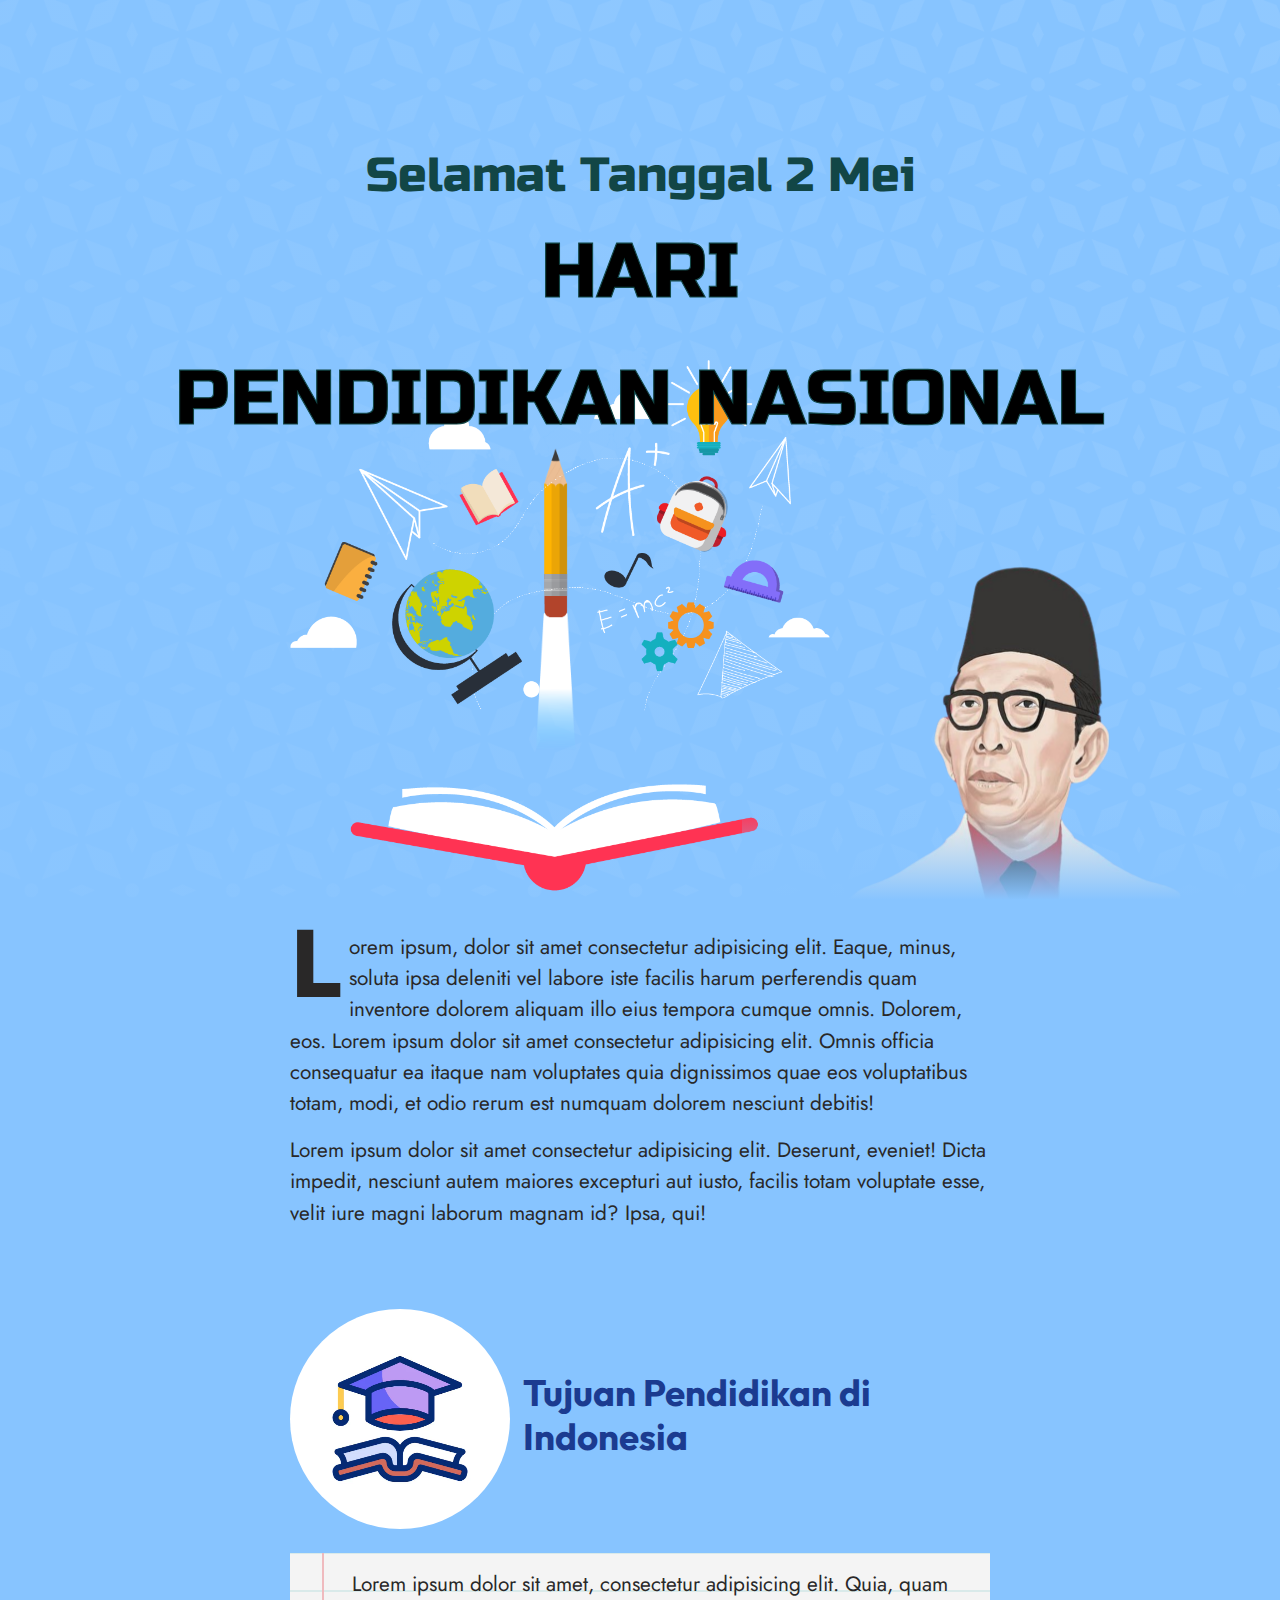
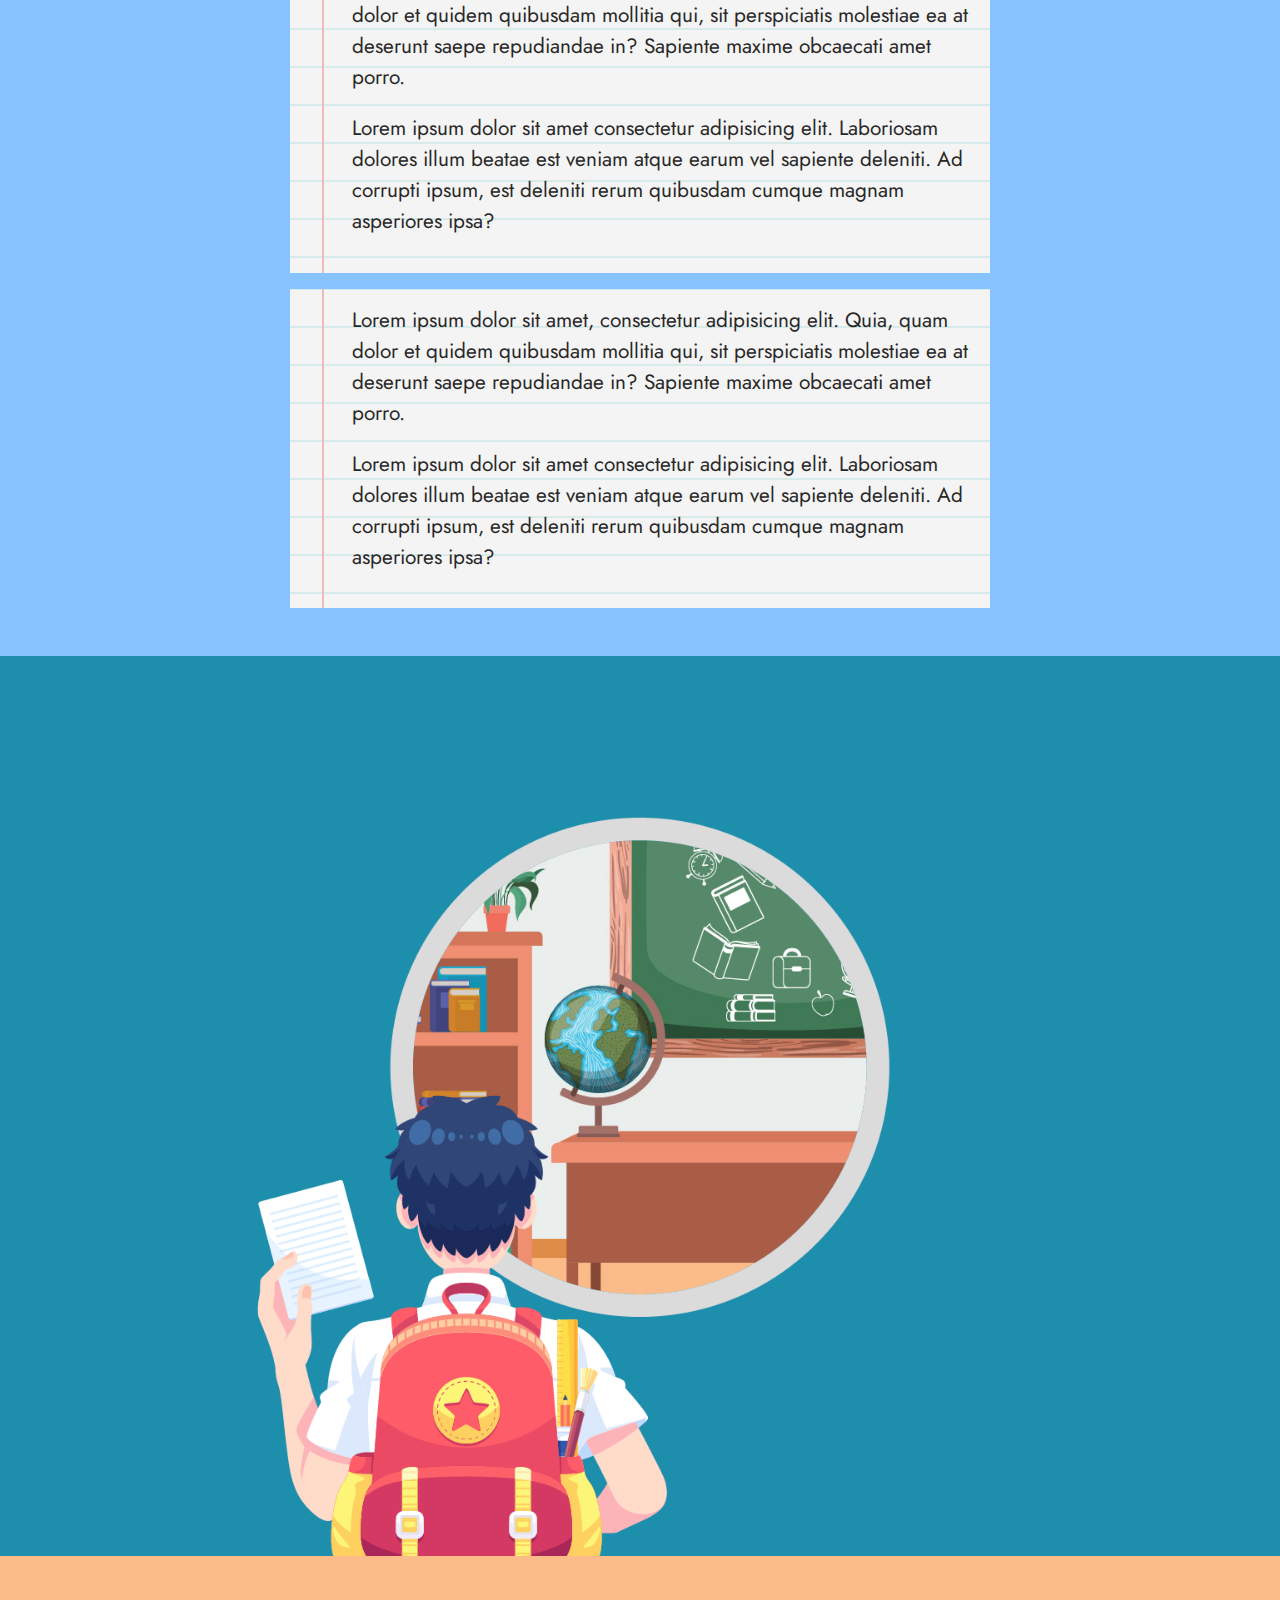
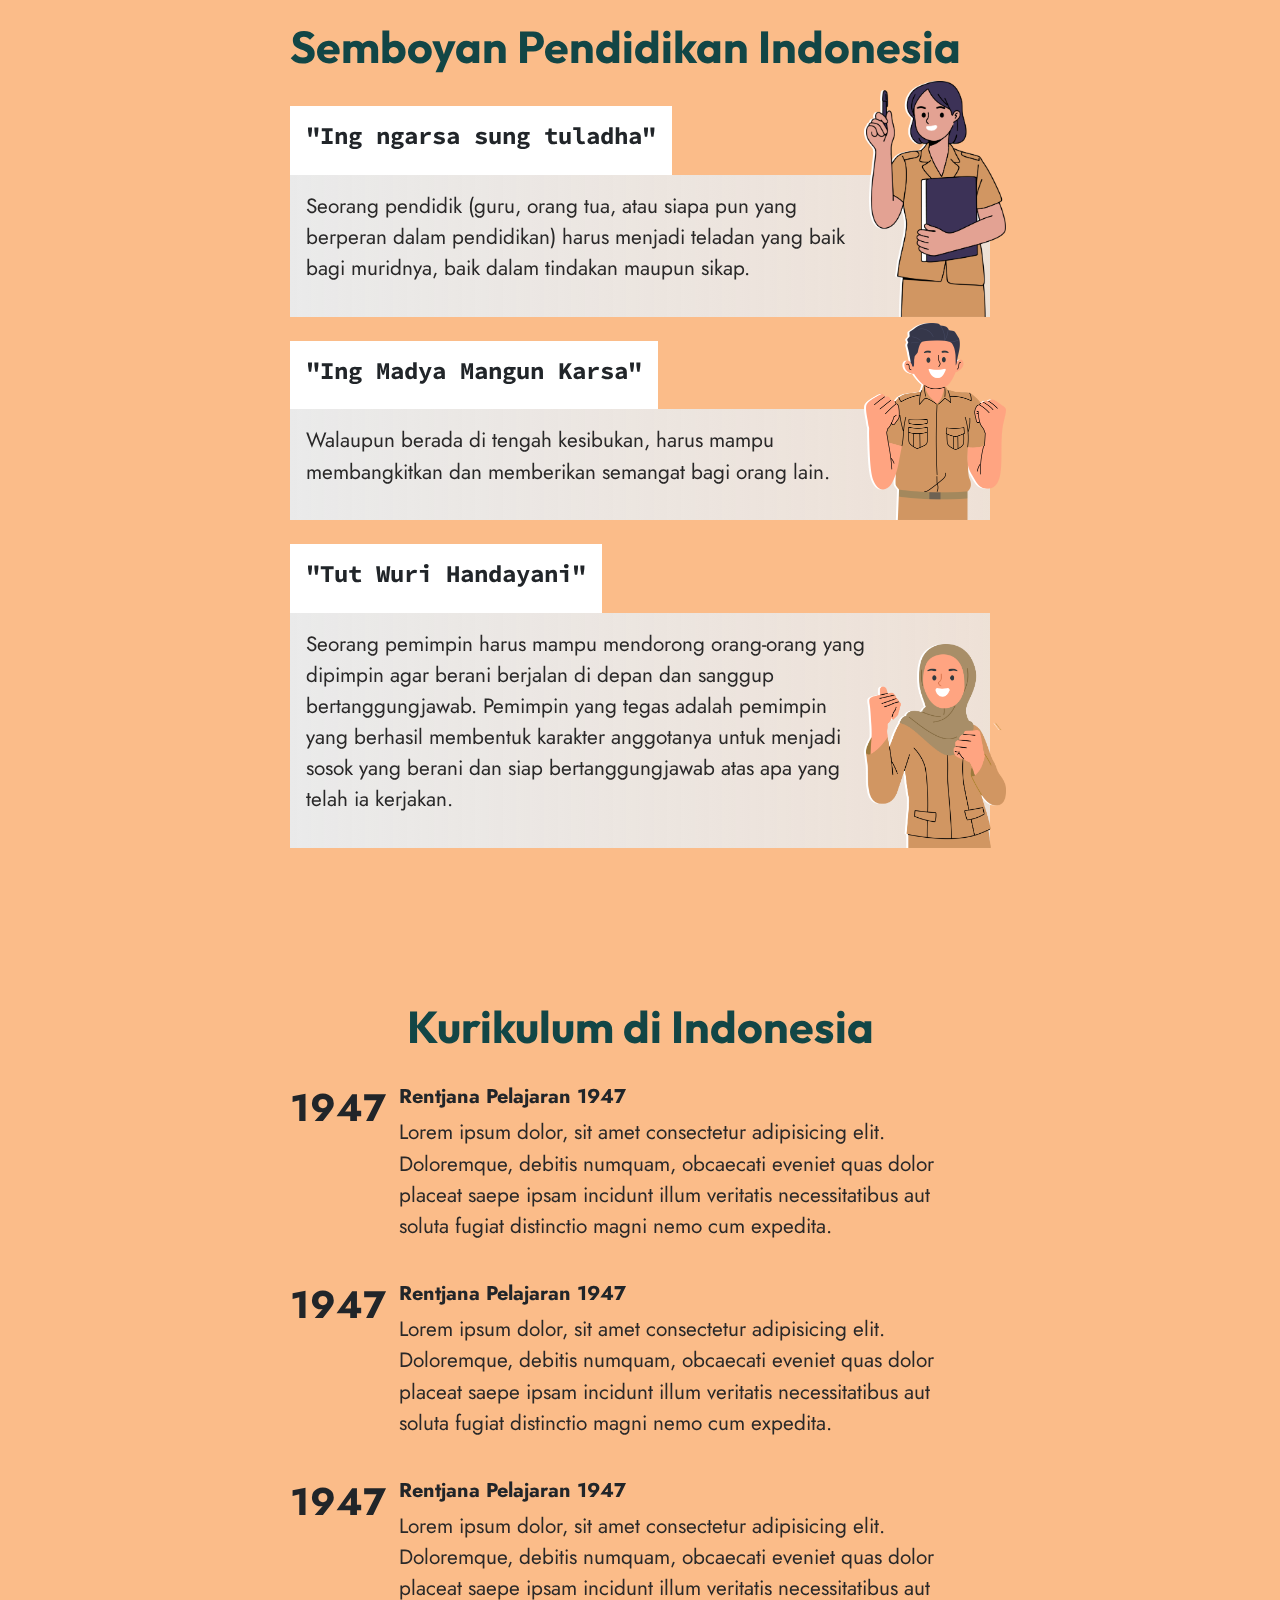
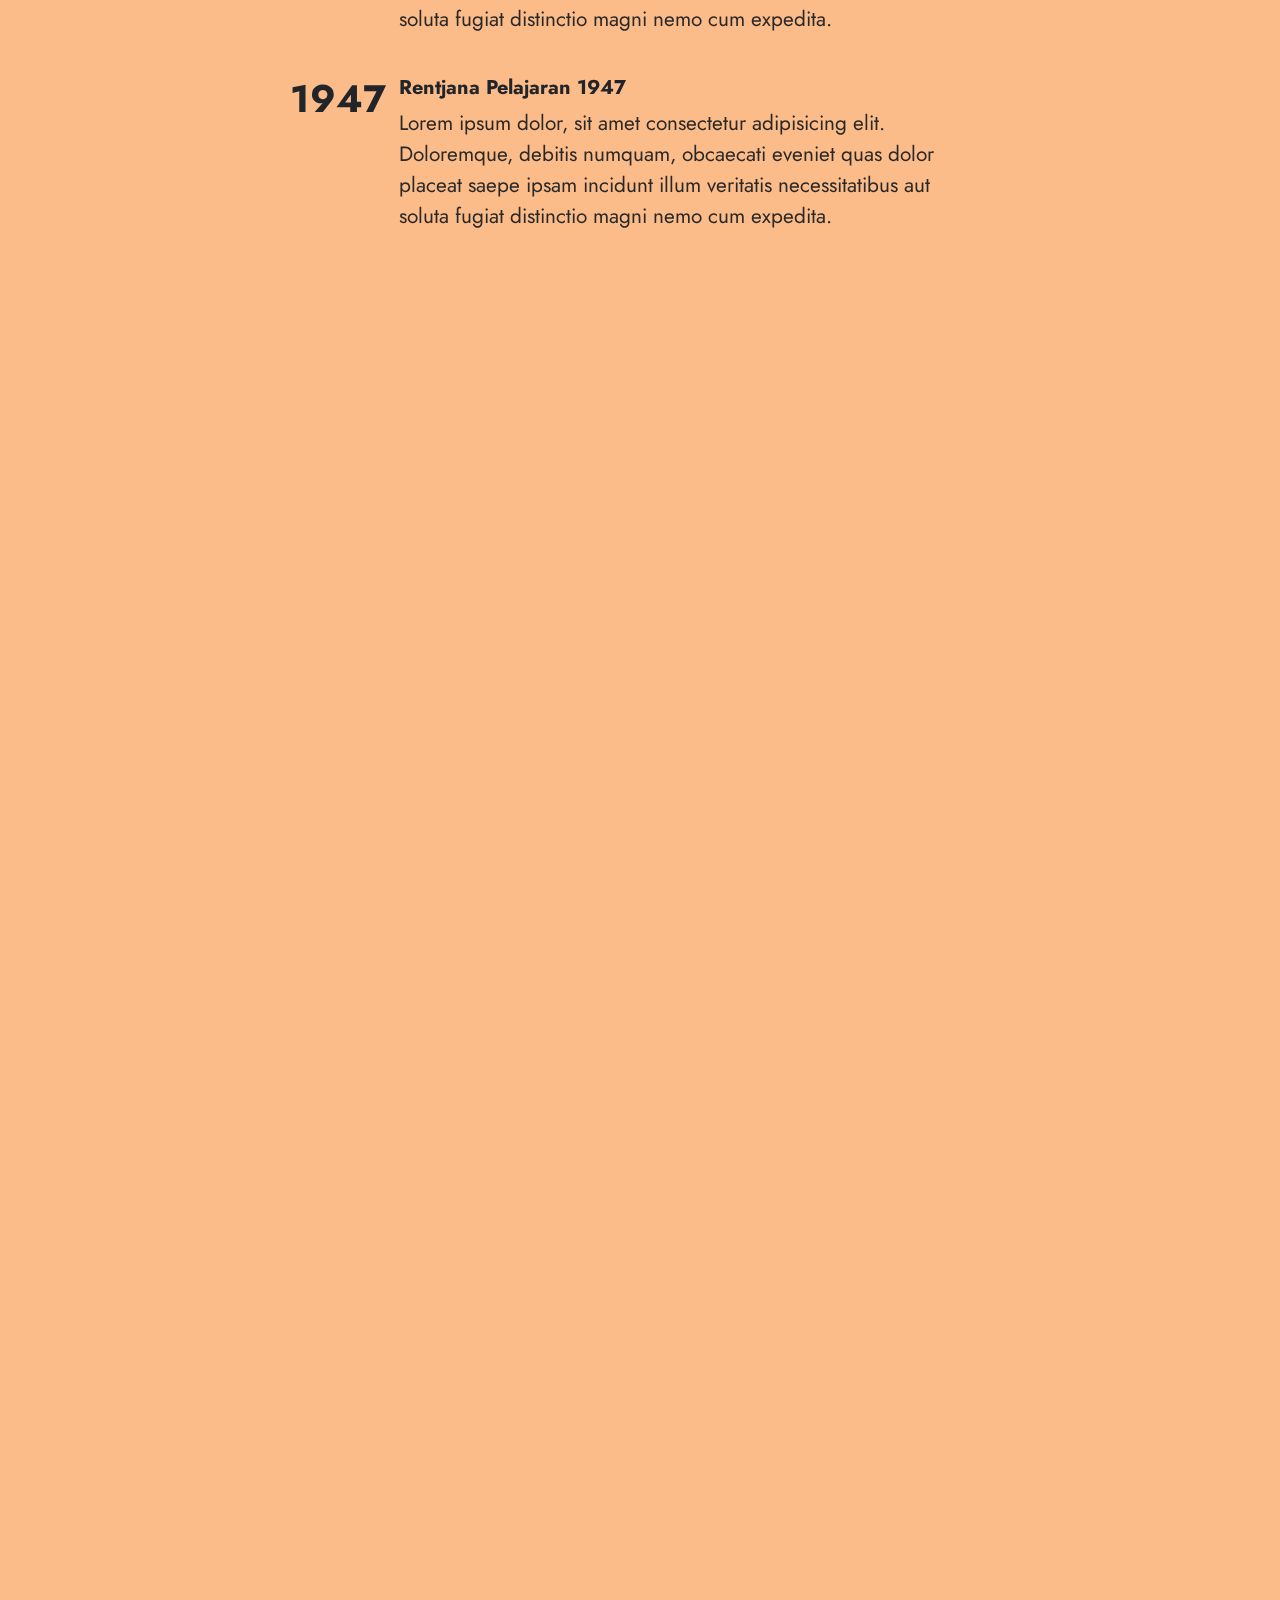
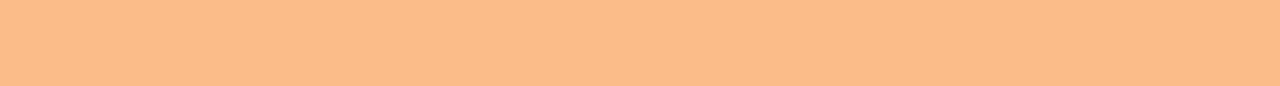
==== dua.html @ c9825819 "update" ====
<!DOCTYPE html>
<html lang="en">
    <head>
        <meta charset="UTF-8">
        <meta name="viewport" content="width=device-width, initial-scale=1.0">
        <title>Hari Pendidikan Nasional</title>
        <link rel="stylesheet" href="sass/bootstrap.min.css">
        <link rel="stylesheet" href="sass/animate.min.css">
        <link rel="stylesheet" href="sass/all.css">
        <link rel="stylesheet" href="sass/style.css">
    </head>
    <body>
        <main>
            <section class="banner">
                <div class="bgbg">
                    <img src="img/bg.png" alt="">
                </div>
                <div class="indo">
                    <img src="img/indo.png" alt="">
                </div>
                <div class="title">
                    <h2>Selamat Tanggal 2 Mei</h2>
                </div>
                <div class="ismobile">
                    <div class="help-zero">
                        <svg viewBox="0 0 1020 300">
                            <text
                                x="50%"
                                y="50%"
                                dy=".35em"
                                text-anchor="middle"
                            >
                                Hari
                            </text>
                        </svg>
                    </div>
                    <div class="help-first">
                        <svg viewBox="0 0 1020 300">
                            <text
                                x="50%"
                                y="50%"
                                dy=".35em"
                                text-anchor="middle"
                            >
                                Pendidikan
                            </text>
                        </svg>
                    </div>
                    <div class="help-second">
                        <svg viewBox="0 0 1020 300">
                            <text
                                x="50%"
                                y="50%"
                                dy=".35em"
                                text-anchor="middle"
                            >
                                Nasional
                            </text>
                        </svg>
                    </div>
                </div>
                <div class="isdesktop">
                    <div class="help-zero">
                        <svg viewBox="0 0 2320 300">
                            <text
                                x="50%"
                                y="50%"
                                dy=".35em"
                                text-anchor="middle"
                            >
                                Hari
                            </text>
                        </svg>
                    </div>
                    <svg viewBox="0 0 2320 300">
                        <text
                            x="50%"
                            y="50%"
                            dy=".25em"
                            text-anchor="middle"
                        >
                            Pendidikan Nasional
                        </text>
                    </svg>
                </div>
                <div class="bg">
                    <img src="img/bumper-02.png" alt="">
                </div>
                <div class="pensil">
                    <img src="img/bumper-03.png" alt="">
                </div>
                <div class="image">
                    <img src="img/ki-hajar.png" alt="">
                </div>
            </section>
            <section class="pembukaan">
                <div class="wrap-detikx">
                    <!-- <div class="rilis">
                        <div class="tgl">
                            02 Mei 2025
                        </div>
                    </div> -->
                    <p class="firstletter">
                        Lorem ipsum, dolor sit amet consectetur adipisicing elit. Eaque, minus, soluta ipsa deleniti vel labore iste facilis harum perferendis quam inventore dolorem aliquam illo eius tempora cumque omnis. Dolorem, eos. Lorem ipsum dolor sit amet consectetur adipisicing elit. Omnis officia consequatur ea itaque nam voluptates quia dignissimos quae eos voluptatibus totam, modi, et odio rerum est numquam dolorem nesciunt debitis!
                    </p>
                    <p>Lorem ipsum dolor sit amet consectetur adipisicing elit. Deserunt, eveniet! Dicta impedit, nesciunt autem maiores excepturi aut iusto, facilis totam voluptate esse, velit iure magni laborum magnam id? Ipsa, qui!</p>
                </div>
            </section>
            <section class="tujuan">
                <div class="wrap-detikx">
                    <div class="d-block">
                        <div class="white-animate">
                            <video autoplay="" muted="" loop="">
                                <source src="img/book-graduate.mp4" type="video/mp4">
                                Your browser does not support the video tag.
                            </video>
                        </div>
                        <div class="judul-h3">
                            <h3>Tujuan Pendidikan di Indonesia</h3>
                        </div>
                    </div>
                    <br>
                    <div class="kertas mb-3">
                        <p>Lorem ipsum dolor sit amet, consectetur adipisicing elit. Quia, quam dolor et quidem quibusdam mollitia qui, sit perspiciatis molestiae ea at deserunt saepe repudiandae in? Sapiente maxime obcaecati amet porro.</p>
                        <p>Lorem ipsum dolor sit amet consectetur adipisicing elit. Laboriosam dolores illum beatae est veniam atque earum vel sapiente deleniti. Ad corrupti ipsum, est deleniti rerum quibusdam cumque magnam asperiores ipsa?</p>
                    </div>
                    <div class="kertas mb-3">
                        <p>Lorem ipsum dolor sit amet, consectetur adipisicing elit. Quia, quam dolor et quidem quibusdam mollitia qui, sit perspiciatis molestiae ea at deserunt saepe repudiandae in? Sapiente maxime obcaecati amet porro.</p>
                        <p>Lorem ipsum dolor sit amet consectetur adipisicing elit. Laboriosam dolores illum beatae est veniam atque earum vel sapiente deleniti. Ad corrupti ipsum, est deleniti rerum quibusdam cumque magnam asperiores ipsa?</p>
                    </div>
                </div>
            </section>
            <section class="lini-masa">
                <div class="wrapper">
                    <div class="content">
                        <!-- <section class="section hero"></section> -->
                        <!-- <section class="section gradient-purple"></section> -->
                        <!-- <section class="section gradient-blue"></section> -->
                        <div class="section hero"></div>
                        <div class="section semboyan position-relative">
                            <div class="wrap-detikx">
                                <h3 class="judul">Semboyan Pendidikan Indonesia</h3>
                                <br>
                                <div class="contentx">
                                    <div class="guru">
                                        <img src="img/guru.png" alt="">
                                    </div>
                                    <div class="titlex">
                                        <h4>"Ing ngarsa sung tuladha"</h4>
                                    </div>
                                    <div class="desc">
                                        <p>
                                            Seorang pendidik (guru, orang tua, atau siapa pun yang berperan dalam pendidikan) harus menjadi teladan yang baik bagi muridnya, baik dalam tindakan maupun sikap.
                                        </p>
                                    </div>
                                </div>
                                <div class="contentx">
                                    <div class="guru">
                                        <img src="img/guru2.png" alt="">
                                    </div>
                                    <div class="titlex">
                                        <h4>
                                            "Ing Madya Mangun Karsa"
                                        </h4>
                                    </div>
                                    <div class="desc">
                                        <p>
                                            Walaupun berada di tengah kesibukan, harus mampu membangkitkan dan memberikan semangat bagi orang lain.
                                        </p>
                                    </div>
                                </div>
                                <div class="contentx">
                                    <div class="guru">
                                        <img src="img/guru3.png" alt="">
                                    </div>
                                    <div class="titlex">
                                        <h4>"Tut Wuri Handayani"</h4>
                                    </div>
                                    <div class="desc">
                                        <p>
                                            Seorang pemimpin harus mampu mendorong orang-orang yang dipimpin agar berani berjalan di depan dan sanggup bertanggungjawab. Pemimpin yang tegas adalah pemimpin yang berhasil membentuk karakter anggotanya untuk menjadi sosok yang berani dan siap bertanggungjawab atas apa yang telah ia kerjakan.
                                        </p>
                                    </div>
                                </div>
                            </div>
                        </div>
                        <div class="section ceki">
                            <div class="wrap-detikx">
                                <div class="text-center">
                                    <h3 class="judul">Kurikulum di Indonesia</h3>
                                </div>
                                <br>
                                <div class="blocking">
                                    <div class="naming">
                                        <h4>1947</h4>
                                    </div>
                                    <div class="desc">
                                        <h5>Rentjana Pelajaran 1947</h5>
                                        <p>
                                            Lorem ipsum dolor, sit amet consectetur adipisicing elit. Doloremque, debitis numquam, obcaecati eveniet quas dolor placeat saepe ipsam incidunt illum veritatis necessitatibus aut soluta fugiat distinctio magni nemo cum expedita.
                                        </p>
                                    </div>
                                </div>
                                <div class="blocking">
                                    <div class="naming">
                                        <h4>1947</h4>
                                    </div>
                                    <div class="desc">
                                        <h5>Rentjana Pelajaran 1947</h5>
                                        <p>
                                            Lorem ipsum dolor, sit amet consectetur adipisicing elit. Doloremque, debitis numquam, obcaecati eveniet quas dolor placeat saepe ipsam incidunt illum veritatis necessitatibus aut soluta fugiat distinctio magni nemo cum expedita.
                                        </p>
                                    </div>
                                </div>
                                <div class="blocking">
                                    <div class="naming">
                                        <h4>1947</h4>
                                    </div>
                                    <div class="desc">
                                        <h5>Rentjana Pelajaran 1947</h5>
                                        <p>
                                            Lorem ipsum dolor, sit amet consectetur adipisicing elit. Doloremque, debitis numquam, obcaecati eveniet quas dolor placeat saepe ipsam incidunt illum veritatis necessitatibus aut soluta fugiat distinctio magni nemo cum expedita.
                                        </p>
                                    </div>
                                </div>
                                <div class="blocking">
                                    <div class="naming">
                                        <h4>1947</h4>
                                    </div>
                                    <div class="desc">
                                        <h5>Rentjana Pelajaran 1947</h5>
                                        <p>
                                            Lorem ipsum dolor, sit amet consectetur adipisicing elit. Doloremque, debitis numquam, obcaecati eveniet quas dolor placeat saepe ipsam incidunt illum veritatis necessitatibus aut soluta fugiat distinctio magni nemo cum expedita.
                                        </p>
                                    </div>
                                </div>
                            </div>
                        </div>
                    </div>
                    <div class="image-container">
                        <!-- <img class="lala" src="https://assets-global.website-files.com/63ec206c5542613e2e5aa784/643312a6bc4ac122fc4e3afa_main%20home.webp" alt="image"> -->
                        <img class="lala" src="img/anak-skul.png" alt="image">
                    </div>
                </div>
            </section>
        </main>
        <script src="js/jquery-3.5.1.min.js"></script>
        <script src="js/gsap.min.js"></script>
        <script src="js/ScrollTrigger.min.js"></script>
        <script src="js/zooming.js"></script>
    </body>
</html>
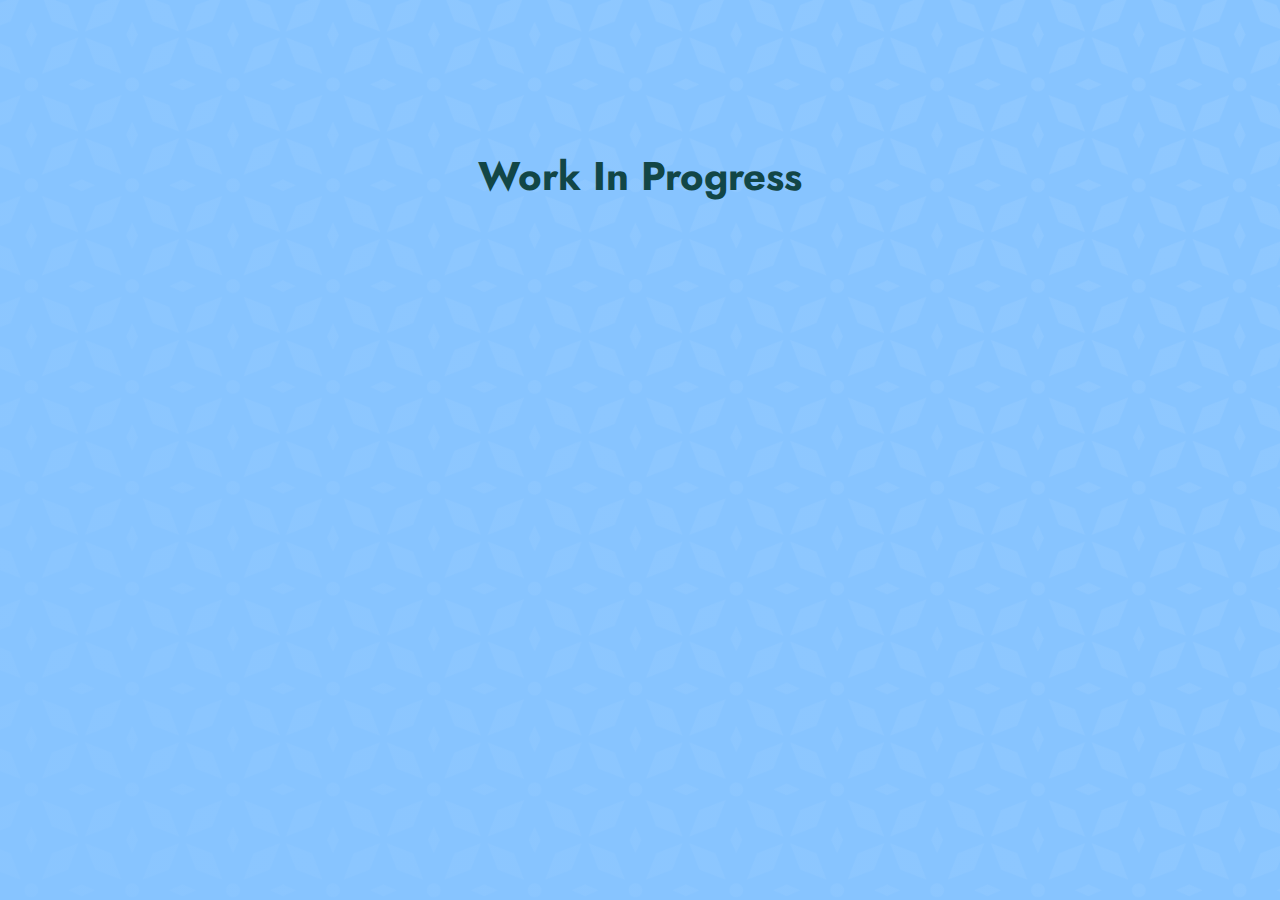
==== commit 293861e1: "deded" ====
--- a/dua.html
+++ b/dua.html
@@ -15,232 +15,8 @@
                 <div class="bgbg">
                     <img src="img/bg.png" alt="">
                 </div>
-                <div class="indo">
-                    <img src="img/indo.png" alt="">
-                </div>
                 <div class="title">
-                    <h2>Selamat Tanggal 2 Mei</h2>
-                </div>
-                <div class="ismobile">
-                    <div class="help-zero">
-                        <svg viewBox="0 0 1020 300">
-                            <text
-                                x="50%"
-                                y="50%"
-                                dy=".35em"
-                                text-anchor="middle"
-                            >
-                                Hari
-                            </text>
-                        </svg>
-                    </div>
-                    <div class="help-first">
-                        <svg viewBox="0 0 1020 300">
-                            <text
-                                x="50%"
-                                y="50%"
-                                dy=".35em"
-                                text-anchor="middle"
-                            >
-                                Pendidikan
-                            </text>
-                        </svg>
-                    </div>
-                    <div class="help-second">
-                        <svg viewBox="0 0 1020 300">
-                            <text
-                                x="50%"
-                                y="50%"
-                                dy=".35em"
-                                text-anchor="middle"
-                            >
-                                Nasional
-                            </text>
-                        </svg>
-                    </div>
-                </div>
-                <div class="isdesktop">
-                    <div class="help-zero">
-                        <svg viewBox="0 0 2320 300">
-                            <text
-                                x="50%"
-                                y="50%"
-                                dy=".35em"
-                                text-anchor="middle"
-                            >
-                                Hari
-                            </text>
-                        </svg>
-                    </div>
-                    <svg viewBox="0 0 2320 300">
-                        <text
-                            x="50%"
-                            y="50%"
-                            dy=".25em"
-                            text-anchor="middle"
-                        >
-                            Pendidikan Nasional
-                        </text>
-                    </svg>
-                </div>
-                <div class="bg">
-                    <img src="img/bumper-02.png" alt="">
-                </div>
-                <div class="pensil">
-                    <img src="img/bumper-03.png" alt="">
-                </div>
-                <div class="image">
-                    <img src="img/ki-hajar.png" alt="">
-                </div>
-            </section>
-            <section class="pembukaan">
-                <div class="wrap-detikx">
-                    <!-- <div class="rilis">
-                        <div class="tgl">
-                            02 Mei 2025
-                        </div>
-                    </div> -->
-                    <p class="firstletter">
-                        Lorem ipsum, dolor sit amet consectetur adipisicing elit. Eaque, minus, soluta ipsa deleniti vel labore iste facilis harum perferendis quam inventore dolorem aliquam illo eius tempora cumque omnis. Dolorem, eos. Lorem ipsum dolor sit amet consectetur adipisicing elit. Omnis officia consequatur ea itaque nam voluptates quia dignissimos quae eos voluptatibus totam, modi, et odio rerum est numquam dolorem nesciunt debitis!
-                    </p>
-                    <p>Lorem ipsum dolor sit amet consectetur adipisicing elit. Deserunt, eveniet! Dicta impedit, nesciunt autem maiores excepturi aut iusto, facilis totam voluptate esse, velit iure magni laborum magnam id? Ipsa, qui!</p>
-                </div>
-            </section>
-            <section class="tujuan">
-                <div class="wrap-detikx">
-                    <div class="d-block">
-                        <div class="white-animate">
-                            <video autoplay="" muted="" loop="">
-                                <source src="img/book-graduate.mp4" type="video/mp4">
-                                Your browser does not support the video tag.
-                            </video>
-                        </div>
-                        <div class="judul-h3">
-                            <h3>Tujuan Pendidikan di Indonesia</h3>
-                        </div>
-                    </div>
-                    <br>
-                    <div class="kertas mb-3">
-                        <p>Lorem ipsum dolor sit amet, consectetur adipisicing elit. Quia, quam dolor et quidem quibusdam mollitia qui, sit perspiciatis molestiae ea at deserunt saepe repudiandae in? Sapiente maxime obcaecati amet porro.</p>
-                        <p>Lorem ipsum dolor sit amet consectetur adipisicing elit. Laboriosam dolores illum beatae est veniam atque earum vel sapiente deleniti. Ad corrupti ipsum, est deleniti rerum quibusdam cumque magnam asperiores ipsa?</p>
-                    </div>
-                    <div class="kertas mb-3">
-                        <p>Lorem ipsum dolor sit amet, consectetur adipisicing elit. Quia, quam dolor et quidem quibusdam mollitia qui, sit perspiciatis molestiae ea at deserunt saepe repudiandae in? Sapiente maxime obcaecati amet porro.</p>
-                        <p>Lorem ipsum dolor sit amet consectetur adipisicing elit. Laboriosam dolores illum beatae est veniam atque earum vel sapiente deleniti. Ad corrupti ipsum, est deleniti rerum quibusdam cumque magnam asperiores ipsa?</p>
-                    </div>
-                </div>
-            </section>
-            <section class="lini-masa">
-                <div class="wrapper">
-                    <div class="content">
-                        <!-- <section class="section hero"></section> -->
-                        <!-- <section class="section gradient-purple"></section> -->
-                        <!-- <section class="section gradient-blue"></section> -->
-                        <div class="section hero"></div>
-                        <div class="section semboyan position-relative">
-                            <div class="wrap-detikx">
-                                <h3 class="judul">Semboyan Pendidikan Indonesia</h3>
-                                <br>
-                                <div class="contentx">
-                                    <div class="guru">
-                                        <img src="img/guru.png" alt="">
-                                    </div>
-                                    <div class="titlex">
-                                        <h4>"Ing ngarsa sung tuladha"</h4>
-                                    </div>
-                                    <div class="desc">
-                                        <p>
-                                            Seorang pendidik (guru, orang tua, atau siapa pun yang berperan dalam pendidikan) harus menjadi teladan yang baik bagi muridnya, baik dalam tindakan maupun sikap.
-                                        </p>
-                                    </div>
-                                </div>
-                                <div class="contentx">
-                                    <div class="guru">
-                                        <img src="img/guru2.png" alt="">
-                                    </div>
-                                    <div class="titlex">
-                                        <h4>
-                                            "Ing Madya Mangun Karsa"
-                                        </h4>
-                                    </div>
-                                    <div class="desc">
-                                        <p>
-                                            Walaupun berada di tengah kesibukan, harus mampu membangkitkan dan memberikan semangat bagi orang lain.
-                                        </p>
-                                    </div>
-                                </div>
-                                <div class="contentx">
-                                    <div class="guru">
-                                        <img src="img/guru3.png" alt="">
-                                    </div>
-                                    <div class="titlex">
-                                        <h4>"Tut Wuri Handayani"</h4>
-                                    </div>
-                                    <div class="desc">
-                                        <p>
-                                            Seorang pemimpin harus mampu mendorong orang-orang yang dipimpin agar berani berjalan di depan dan sanggup bertanggungjawab. Pemimpin yang tegas adalah pemimpin yang berhasil membentuk karakter anggotanya untuk menjadi sosok yang berani dan siap bertanggungjawab atas apa yang telah ia kerjakan.
-                                        </p>
-                                    </div>
-                                </div>
-                            </div>
-                        </div>
-                        <div class="section ceki">
-                            <div class="wrap-detikx">
-                                <div class="text-center">
-                                    <h3 class="judul">Kurikulum di Indonesia</h3>
-                                </div>
-                                <br>
-                                <div class="blocking">
-                                    <div class="naming">
-                                        <h4>1947</h4>
-                                    </div>
-                                    <div class="desc">
-                                        <h5>Rentjana Pelajaran 1947</h5>
-                                        <p>
-                                            Lorem ipsum dolor, sit amet consectetur adipisicing elit. Doloremque, debitis numquam, obcaecati eveniet quas dolor placeat saepe ipsam incidunt illum veritatis necessitatibus aut soluta fugiat distinctio magni nemo cum expedita.
-                                        </p>
-                                    </div>
-                                </div>
-                                <div class="blocking">
-                                    <div class="naming">
-                                        <h4>1947</h4>
-                                    </div>
-                                    <div class="desc">
-                                        <h5>Rentjana Pelajaran 1947</h5>
-                                        <p>
-                                            Lorem ipsum dolor, sit amet consectetur adipisicing elit. Doloremque, debitis numquam, obcaecati eveniet quas dolor placeat saepe ipsam incidunt illum veritatis necessitatibus aut soluta fugiat distinctio magni nemo cum expedita.
-                                        </p>
-                                    </div>
-                                </div>
-                                <div class="blocking">
-                                    <div class="naming">
-                                        <h4>1947</h4>
-                                    </div>
-                                    <div class="desc">
-                                        <h5>Rentjana Pelajaran 1947</h5>
-                                        <p>
-                                            Lorem ipsum dolor, sit amet consectetur adipisicing elit. Doloremque, debitis numquam, obcaecati eveniet quas dolor placeat saepe ipsam incidunt illum veritatis necessitatibus aut soluta fugiat distinctio magni nemo cum expedita.
-                                        </p>
-                                    </div>
-                                </div>
-                                <div class="blocking">
-                                    <div class="naming">
-                                        <h4>1947</h4>
-                                    </div>
-                                    <div class="desc">
-                                        <h5>Rentjana Pelajaran 1947</h5>
-                                        <p>
-                                            Lorem ipsum dolor, sit amet consectetur adipisicing elit. Doloremque, debitis numquam, obcaecati eveniet quas dolor placeat saepe ipsam incidunt illum veritatis necessitatibus aut soluta fugiat distinctio magni nemo cum expedita.
-                                        </p>
-                                    </div>
-                                </div>
-                            </div>
-                        </div>
-                    </div>
-                    <div class="image-container">
-                        <!-- <img class="lala" src="https://assets-global.website-files.com/63ec206c5542613e2e5aa784/643312a6bc4ac122fc4e3afa_main%20home.webp" alt="image"> -->
-                        <img class="lala" src="img/anak-skul.png" alt="image">
-                    </div>
+                    <h1>Work In Progress</h1>
                 </div>
             </section>
         </main>
--- a/sass/style.css
+++ b/sass/style.css
@@ -1 +1 @@
-﻿@import"https://fonts.googleapis.com/css2?family=Zain:wght@300;400;900&family=Russo+One:wght@400;600&family=Rubik&family=Paytone+One&family=Source+Code+Pro:wght@400;900&family=Jost:ital,wght@0,100..900;1,100..900&family=Roboto&family=Outfit:wght@300;400;900&family=Sigmar&family=Righteous&display=swap";.load{background:linear-gradient(to top, white, white);padding:16px;border-radius:24px;margin-bottom:32px;position:relative}.load::after{width:0;height:0;border-left:25px solid transparent;border-right:25px solid transparent;border-top:50px solid #fff;content:"";position:absolute;left:50%;top:100%;transform:translate(-50%, -50%);z-index:-1}.labels{background:#840020;padding:4px 8px;color:#fff;text-transform:uppercase;width:fit-content;margin:0 auto 8px;font-size:1rem}@media screen and (max-width: 768px){.labels{margin:0}}.preloader{position:fixed;top:0;bottom:0;left:0;right:0;z-index:999999;background:#87c4ff;background-size:contain}.preloader::before{content:"";position:absolute;inset:0;width:100%;height:100%;background:linear-gradient(to top, #87c4ff, rgba(135, 196, 255, 0.6), #87c4ff)}.preloader .waiting{position:absolute;transform:translate(-50%, -50%);left:50%;top:50%;width:100%}.preloader .waiting svg{width:100%;height:100%;visibility:hidden}.preloader .animate{-webkit-animation-duration:.5s;animation-duration:.5s;-webkit-animation-fill-mode:both;animation-fill-mode:both;-webkit-animation-timing-function:linear;animation-timing-function:linear;animation-iteration-count:infinite;-webkit-animation-iteration-count:infinite;-webkit-animation-name:bounce;animation-name:bounce}@-webkit-keyframes bounce{0%,100%{-webkit-transform:translateX(0)}50%{-webkit-transform:translateX(-10px)}}@keyframes bounce{0%,100%{transform:translateX(0)}50%{transform:translateX(-10px)}}.preloader .bounce{-webkit-animation-name:bounce;animation-name:bounce}.mb-80{margin-bottom:20vh}.source-code{font-family:"Source Code Pro"}.highcharts-figure,.highcharts-data-table table{min-width:310px;max-width:800px;margin:1em auto}#container{height:500px}@media screen and (max-width: 768px){#container{height:450px}}.highcharts-data-table table{font-family:Verdana,sans-serif;border-collapse:collapse;border:1px solid #ebebeb;margin:10px auto;text-align:center;width:100%;max-width:500px}.highcharts-data-table caption{padding:1em 0;font-size:1.2em;color:#555}.highcharts-data-table th{font-weight:600;padding:.5em}.highcharts-data-table td,.highcharts-data-table th,.highcharts-data-table caption{padding:.5em}.highcharts-data-table thead tr,.highcharts-data-table tr:nth-child(even){background:#f8f8f8}.highcharts-data-table tr:hover{background:#f1f7ff}section{padding:32px 0;background:#87c4ff;min-height:100vh;z-index:11;position:relative}section h3{font-family:"Outfit",sans-serif;font-weight:700;color:#124646;font-size:2rem}@media screen and (max-width: 768px){section h3{font-size:1.6rem}}section .bg-block{background:#fff;padding:16px;border-radius:16px}section p,section li{font-size:1.3rem}@media screen and (max-width: 768px){section p,section li{font-size:1.2rem}}@media screen and (max-width: 400px){section p,section li{font-size:1.2rem}}.slick-next,.slick-prev{z-index:17 !important;width:40px;height:40px;border-radius:50%;background:rgba(206,147,82,.8)}.slick-next:focus,.slick-next:hover,.slick-prev:focus,.slick-prev:hover{background:rgba(206,147,82,.5)}.slick-next::before,.slick-prev::before{font-family:"fontAwesome" !important;font-size:32px !important;color:#fff !important;font-weight:700 !important}@media screen and (max-width: 766px){.slick-next::before,.slick-prev::before{font-size:32px !important}}.slick-prev{left:-16px !important}@media screen and (max-width: 768px){.slick-prev{left:-16px !important}}.slick-prev::before{content:"" !important}.slick-next{right:-16px !important}@media screen and (max-width: 768px){.slick-next{right:-16px !important}}.slick-next::before{content:"" !important}.sticky-mode{position:sticky;left:0;right:0;top:0;bottom:0;min-height:100vh}.wrap-detikx{width:700px;position:relative;margin:0 auto}@media screen and (max-width: 766px){.wrap-detikx{width:90%;margin:0 auto;display:block}}.line-line{width:100%;height:1px;background:linear-gradient(to right, transparent, white, transparent);margin:24px 0}.totop{position:relative;z-index:19}.firstletter::first-letter{float:left;font-weight:bold;margin-right:8px;font-size:60px;font-size:6rem;line-height:40px;line-height:4rem;height:4rem;text-transform:uppercase}main{overflow-x:clip;background:#87c4ff}main p{color:#292828}html,body{position:relative;height:100%;background:#87c4ff;font-family:"Jost" !important;font-weight:400}html h1,html h2,body h1,body h2{font-family:"Jost";color:#124646;font-weight:700}h4,h5{font-family:"Jost",sans-serif !important;font-weight:bold}.slick-slide{margin:0 8px}.slick-list{margin:0 -8px}.img{width:100%}.img img{width:100%;height:100%;object-fit:cover}.hello{width:100%;height:auto;margin-top:8px;border-radius:16px;margin-bottom:16px;background:linear-gradient(to right, #baf5ed, rgba(186, 245, 237, 0.8));position:relative}.hello .content{padding:16px 16px;position:relative;z-index:2}.hello .content p{margin-bottom:0}section .nav-pills .nav-link.active,section .nav-pills .show>.nav-link{background:#333;color:#fff}section .nav-pills .nav-link{border-radius:25px}.dashboard-content{display:none}#nav.no_index,#share{z-index:19}#nav.dark{background:rgba(0,0,0,.5) !important}.footer{z-index:22}.share_icon>a i{font-size:25px !important;line-height:initial !important}@media screen and (max-width: 766px){.share_icon>a i{font-size:16px !important;line-height:initial !important;width:30px !important;height:30px !important}}#nav{background:rgba(0,0,0,.5) !important}.bg-blues{background:#87c4ff !important;position:relative;z-index:12}.share_icon>a{padding:0 !important}.ismobile{opacity:0 !important}@media screen and (max-width: 768px){.ismobile{opacity:1 !important}}.isdesktop{opacity:1 !important}@media screen and (max-width: 768px){.isdesktop{opacity:0 !important}}.baca-detikx .bacajuga_box{display:initial !important}.baca-detikx .bacajuga_box .container{display:none}.baca-detikx .bacajuga{width:100% !important;display:block}.baca-detikx .bacajuga a{display:inline-block;padding:0px;width:47% !important;margin:0 8px;border-radius:24px;position:relative;height:320px;text-align:left}.baca-detikx .bacajuga a::after{border-radius:24px}@media screen and (max-width: 766px){.baca-detikx .bacajuga a{width:100% !important;margin:4px 0}}.baca-detikx .bacajuga a:hover{text-decoration:none;color:orange !important}.baca-detikx .bacajuga a article{position:absolute;top:initial;width:100%;background:linear-gradient(to top, black, transparent);padding:8px 16px;border-radius:24px;bottom:0;transform:initial}.baca-detikx .bacajuga a article h2{font-family:"Jost" !important;font-size:1.2rem;color:#fff !important}.haha,.hahad{background:#fff;border-radius:16px;padding:0px 8px;position:absolute;top:165px;right:0}@media screen and (max-width: 768px){.haha,.hahad{display:none;color:#333;top:140px}}.haha:hover,.hahad:hover{background:rgba(206,147,82,.5)}.all-helping{position:absolute;inset:0;background:#fff;text-align:center;width:100%;height:100%;z-index:17}.slider{display:none}.slider.slick-initialized{display:block}@media screen and (max-width: 768px){.help-bawah{position:fixed;bottom:0;left:0;right:0;width:100%;height:59px;background:#ccc;z-index:21}}.color-white{color:#fafafa}.color-second{color:#42d4bf}.add-shadow{text-shadow:2px 2px #000}.sticky{position:sticky;padding:8px;width:70px;z-index:21;top:50%;float:right}@media screen and (max-width: 768px){.sticky{position:sticky;padding:8px;width:100%;background:#42d4bf;z-index:30;top:92vh;height:60px}}@media screen and (max-width: 768px){.sticky .navigation{text-align:center;margin:0 auto}}@media screen and (max-width: 768px){.sticky .navigation a{display:inline-block;margin:0 8px}}.font-bold{font-weight:bold}#scroll-down-animation{position:absolute;top:90%;left:50%;z-index:3;transform:translate(-50%, -50%)}#scroll-down-animation small{color:#fafafa}.mouse{margin:0 auto;display:block;border-radius:50px;border:2px solid #fafafa;height:50px;width:25px;position:relative}.move{position:absolute;background-color:#fafafa;height:10px;width:10px;border-radius:50%;left:50%;transform:translateX(-50%);animation:move 2s linear infinite}@keyframes move{0%{transform:translate(-50%, 5px);opacity:0}50%{transform:translate(-50%, 20px);opacity:1}100%{transform:translate(-50%, 40px);opacity:0}}.creditx{min-height:auto;background:#42566f;border-top:1px dashed #ccc}.creditx .alls{width:75%;font-size:1.2rem;margin:0 auto;text-align:center;color:#fff;margin-bottom:16px}@media screen and (max-width: 768px){.creditx .alls{width:100%;font-size:1rem}}.creditx .alls .jobs{font-weight:600}.tgl{font-family:"Source Code Pro";margin:16px 0;width:fit-content}.banner .bgbg{position:absolute;inset:0;width:100%;z-index:1;height:100%}.banner .bgbg::before{content:"";position:absolute;inset:0;width:100%;height:100%;background:linear-gradient(45deg, rgba(135, 196, 255, 0.9), rgba(135, 196, 255, 0.7))}.banner .bgbg img{width:100%;height:100%;object-fit:cover}@keyframes indo{0%,100%{left:50%;opacity:.2}50%{left:53%;opacity:.2}}.banner .indo{position:absolute;left:50%;top:50%;animation:indo 9s linear infinite;translate:-50% -50%;width:50%;height:auto;opacity:.2}@media screen and (max-width: 768px){.banner .indo{width:110%;top:36%}}.banner .indo img{width:100%;height:100%;object-fit:contain}.banner .image{position:absolute;bottom:0;right:0;width:42%;height:auto;z-index:5}.banner .image::after{content:"";position:absolute;bottom:0;left:0;right:0;z-index:6;height:10vh;width:100%;background:linear-gradient(to top, #87c4ff, transparent)}@media screen and (max-width: 768px){.banner .image::after{width:150%;left:-50%}}@media screen and (max-width: 768px){.banner .image{position:absolute;bottom:8%;right:-16%;width:70%;height:60%}}.banner .image img{width:100%;height:100%;object-fit:contain}@media screen and (max-width: 768px){.banner .image img{object-fit:cover}}.banner .bg{position:absolute;bottom:0;left:0;width:fit-content;height:70%;z-index:2}@media screen and (max-width: 768px){.banner .bg{height:50%;left:-8%;bottom:8%}}.banner .bg img{width:100%;height:100%;object-fit:contain}@media screen and (max-width: 768px){.banner .bg img{object-fit:cover}}@keyframes MoveUpDown{0%{bottom:-15%;opacity:0}20%{bottom:-15%;opacity:1}50%{bottom:5%;opacity:1}90%{bottom:5%;opacity:0}100%{bottom:5%;opacity:0}}@keyframes MoveUpDownMob{0%{bottom:0%;opacity:0}20%{bottom:0%;opacity:1}50%{bottom:15%;opacity:1}90%{bottom:15%;opacity:0}100%{bottom:15%;opacity:0}}.banner .pensil{position:absolute;animation:MoveUpDown 8s linear infinite;bottom:0;left:0;z-index:1;width:fit-content;height:70%;scale:.7}@media screen and (max-width: 768px){.banner .pensil{height:fit-content;left:-8%;animation:MoveUpDownMob 8s linear infinite}}.banner .pensil img{width:100%;height:100%;object-fit:contain}.banner .title{position:absolute;left:50%;top:20%;z-index:6;translate:-50% -50%}@media screen and (max-width: 768px){.banner .title{width:90%;top:28%;text-align:center}}.banner .title h2{font-size:3rem;font-family:"Russo One";font-weight:400}@media screen and (max-width: 768px){.banner .title h2{font-size:2.5rem;line-height:2.5rem}}.banner svg{font-family:"Russo One",sans-serif;position:absolute;width:100%;height:auto;z-index:3;translate:-50% -50%;left:50%;top:45%}@media screen and (max-width: 768px){.banner .help-second svg{top:52% !important}}.banner .help-zero svg{top:30% !important}@media screen and (max-width: 768px){.banner .help-zero svg{top:38% !important}}.banner svg text{text-transform:uppercase;animation:stroke 5s infinite alternate;stroke-width:2;stroke:#124646;font-size:140px}@keyframes stroke{0%{fill:rgba(72,138,20,0);stroke:#124646;stroke-dashoffset:25%;stroke-dasharray:0 50%;stroke-width:2}70%{fill:rgba(72,138,20,0);stroke:#124646}80%{fill:rgba(72,138,20,0);stroke:#124646;stroke-width:3}100%{fill:#124646;stroke:rgba(54,95,160,0);stroke-dashoffset:-25%;stroke-dasharray:50% 0;stroke-width:0}}:root{--bg-color: #f4f4f4;--line-color-1: #366;--line-color-2: #a9a9a9}.tujuan .white-animate{width:220px;height:220px;display:inline-block;border-radius:50%;vertical-align:middle;padding:16px;background:#fff}@media screen and (max-width: 768px){.tujuan .white-animate{width:110px;height:110px}}.tujuan .white-animate video{width:100%;height:100%;border-radius:50%}.tujuan .kertas{padding:16px 16px 16px 62px;width:100%;height:100%;position:relative;background-color:var(--bg-color);background-image:linear-gradient(#d9eaea 2.5px, transparent 1.5px),linear-gradient(#d9eaea 2px, transparent 2px);background-position:-2.5px -2.5px,-1px -1px;background-size:0 9px,24px 38px}@media screen and (max-width: 768px){.tujuan .kertas{background-size:0 9px,24px 24px}}.tujuan .kertas::before{content:"";position:absolute;left:32px;top:0;bottom:0;width:2px;height:100%;background:#efbabe}.tujuan .kertas p{margin-bottom:1.2rem}@media screen and (max-width: 768px){.tujuan .kertas p{margin-bottom:1.3rem}}.judul-h3{display:inline-block;margin-left:8px;width:50%;vertical-align:middle}.judul-h3 h3{font-size:2.3rem;color:#1b3b90}@media screen and (max-width: 768px){.judul-h3 h3{font-size:1.7rem}}.pembukaan{min-height:auto}.lini-masa{background:#fbbc89;padding:0}.lini-masa .judul{font-size:2.8rem}.lini-masa .blocking{display:block;margin-bottom:24px}.lini-masa .blocking .naming{display:inline-block;vertical-align:top}.lini-masa .blocking .naming h4{font-size:2.4rem}.lini-masa .blocking .desc{display:inline-block;margin-left:8px;width:80%;vertical-align:top}.lini-masa .contentx{margin-bottom:24px;position:relative}.lini-masa .contentx .guru{position:absolute;right:-16px;bottom:0;width:140px;height:auto;filter:drop-shadow(-2px 0px 0px #fff)}@media screen and (max-width: 768px){.lini-masa .contentx .guru{right:-16%;bottom:0;width:120px}}.lini-masa .contentx .guru img{width:100%;height:100%;object-fit:contain}.lini-masa .contentx .titlex{padding:16px;background:#fff;width:fit-content}@media screen and (max-width: 768px){.lini-masa .contentx .titlex{padding:8px}}.lini-masa .contentx .titlex h4{font-size:1.5rem;font-family:"Source Code Pro" !important}@media screen and (max-width: 768px){.lini-masa .contentx .titlex h4{font-size:1.3rem}}.lini-masa .contentx .desc{padding:16px 120px 16px 16px;background:linear-gradient(to right, #eaeaea, rgba(234, 234, 234, 0.8))}@media screen and (max-width: 768px){.lini-masa .contentx .desc{padding:8px 65px 8px 8px}}.wrapper,.content{position:relative;width:100%;z-index:1}.content .section{padding:64px 0}.content .section{width:100%;min-height:100vh}.content .section.hero{background-image:url("../img/kelas.jpg");background-position:center center;background-repeat:no-repeat;background-size:cover}.image-container{width:100%;height:100vh;position:absolute;top:0;left:0;right:0;z-index:2;perspective:500px;overflow:hidden}.image-container img{width:100%;height:100%;object-fit:cover;object-position:center center}.ag-format-container{width:100%;margin:0 auto;position:relative}.ag-timeline-block{padding:10px 0}.ag-timeline_title-box{padding:0 0 30px;text-align:center}.ag-timeline_tagline{font-size:40px;color:#54595f}.ag-timeline_title{background-image:url(https://raw.githubusercontent.com/SochavaAG/example-mycode/master/pens/timeline/images/bg.jpg);background-repeat:no-repeat;background-position:50% 50%;background-size:cover;-webkit-background-clip:text;background-clip:text;text-fill-color:transparent;color:transparent;font-size:80px}.ag-timeline_item{margin:0 0 50px;position:relative}.ag-timeline_item:nth-child(2n){text-align:right}.ag-timeline{display:inline-block;width:100%;max-width:100%;margin:0 auto;position:relative}.ag-timeline_line{width:2px;background-color:#393935;position:absolute;top:2px;left:50%;bottom:0;overflow:hidden;-webkit-transform:translateX(-50%);-moz-transform:translateX(-50%);-ms-transform:translateX(-50%);-o-transform:translateX(-50%);transform:translateX(-50%)}.ag-timeline_line-progress{width:100%;height:20%;background-color:red}.ag-timeline-card_box{padding:0 0 20px 50%}.ag-timeline_item:nth-child(2n) .ag-timeline-card_box{padding:0 50% 20px 0}.ag-timeline-card_point-box{display:inline-block;margin:0 14px 0 -28px}.ag-timeline_item:nth-child(2n) .ag-timeline-card_point-box{margin:0 -28px 0 14px}.ag-timeline-card_point{height:64px;line-height:64px;width:64px;border:3px solid red;background-color:#fff;text-align:center;font-family:"Jost",sans-serif;font-size:20px;font-weight:bold;color:#1d1d1b;-webkit-border-radius:50%;-moz-border-radius:50%;border-radius:50%}.js-ag-active .ag-timeline-card_point{color:#fff;background-color:red}.ag-timeline-card_meta-box{display:inline-block}.ag-timeline-card_meta{margin:10px 0 0;font-family:"Source Code Pro";font-weight:bold;font-size:28px;color:#1d1d1b}.ag-timeline-card_item{display:inline-block;width:45%;margin:-77px 0 0;background-color:#f3f3f3;opacity:0;-webkit-border-radius:6px;-moz-border-radius:6px;border-radius:6px;-webkit-box-shadow:0 0 0 0 rgba(0,0,0,.5);-moz-box-shadow:0 0 0 0 rgba(0,0,0,.5);-o-box-shadow:0 0 0 0 rgba(0,0,0,.5);box-shadow:0 0 0 0 rgba(0,0,0,.5);-webkit-transition:-webkit-transform .5s,opacity .5s;-moz-transition:-moz-transform .5s,opacity .5s;-o-transition:-o-transform .5s,opacity .5s;transition:transform .5s,opacity .5s;position:relative}.ag-timeline_item:nth-child(2n+1) .ag-timeline-card_item{-webkit-transform:translateX(-200%);-moz-transform:translateX(-200%);-ms-transform:translateX(-200%);-o-transform:translateX(-200%);transform:translateX(-200%)}.ag-timeline_item:nth-child(2n) .ag-timeline-card_item{-webkit-transform:translateX(200%);-moz-transform:translateX(200%);-ms-transform:translateX(200%);-o-transform:translateX(200%);transform:translateX(200%)}.js-ag-active.ag-timeline_item:nth-child(2n+1) .ag-timeline-card_item,.js-ag-active.ag-timeline_item:nth-child(2n) .ag-timeline-card_item{opacity:1;-webkit-transform:translateX(0);-moz-transform:translateX(0);-ms-transform:translateX(0);-o-transform:translateX(0);transform:translateX(0)}.ag-timeline-card_arrow{height:18px;width:18px;margin-top:20px;background-color:#f3f3f3;z-index:-1;position:absolute;top:0;right:0;-webkit-transform:rotate(45deg);-moz-transform:rotate(45deg);-ms-transform:rotate(45deg);-o-transform:rotate(45deg);transform:rotate(45deg)}.ag-timeline_item:nth-child(2n+1) .ag-timeline-card_arrow{margin-left:calc(-18px / 2);margin-right:calc(-18px / 2)}.ag-timeline_item:nth-child(2n) .ag-timeline-card_arrow{margin-left:-10px;right:auto;left:0}.ag-timeline-card_img{width:100%}.ag-timeline-card_info{padding:20px 30px}.ag-timeline-card_title{display:none;font-family:"Source Code Pro",sans-serif;font-weight:bold;font-size:24px;color:#1d1d1b}.ag-timeline-card_desc{line-height:1.45;font-size:1.2rem;color:#1d1d1b}@media only screen and (max-width: 979px){.ag-timeline_line{left:40px}.ag-timeline_item:nth-child(2n){text-align:left}.ag-timeline-card_box,.ag-timeline_item:nth-child(2n) .ag-timeline-card_box{padding:0 0 20px}.ag-timeline-card_meta-box{display:none}.ag-timeline-card_point-box,.ag-timeline_item:nth-child(2n) .ag-timeline-card_point-box{margin:0 0 0 8px}.ag-timeline-card_item{width:auto;margin:-65px 0 0 75px}.ag-timeline_item:nth-child(2n+1) .ag-timeline-card_item,.ag-timeline_item:nth-child(2n) .ag-timeline-card_item{-webkit-transform:translateX(200%);-moz-transform:translateX(200%);-ms-transform:translateX(200%);-o-transform:translateX(200%);transform:translateX(200%)}.ag-timeline_item:nth-child(2n+1) .ag-timeline-card_arrow{right:auto;left:0}.ag-timeline-card_title{display:block}.ag-timeline-card_arrow{margin-top:12px}}@media only screen and (max-width: 767px){.ag-format-container{width:96%}.ag-timeline-card_img{height:auto;width:auto}}@media only screen and (max-width: 639px){.ag-timeline_title{font-size:60px}.ag-timeline-card_info{padding:10px 15px}.ag-timeline-card_desc{font-size:14px}}@media(min-width: 768px)and (max-width: 979px){.ag-format-container{width:750px}}@media(min-width: 980px)and (max-width: 1161px){.ag-format-container{width:960px}}/*# sourceMappingURL=style.css.map */
+﻿@import"https://fonts.googleapis.com/css2?family=Zain:wght@300;400;900&family=Russo+One:wght@400;600&family=Rubik&family=Paytone+One&family=Source+Code+Pro:wght@400;900&family=Jost:ital,wght@0,100..900;1,100..900&family=Roboto&family=Outfit:wght@300;400;900&family=Sigmar&family=Righteous&display=swap";.load{background:linear-gradient(to top, white, white);padding:16px;border-radius:24px;margin-bottom:32px;position:relative}.load::after{width:0;height:0;border-left:25px solid transparent;border-right:25px solid transparent;border-top:50px solid #fff;content:"";position:absolute;left:50%;top:100%;transform:translate(-50%, -50%);z-index:-1}.labels{background:#840020;padding:4px 8px;color:#fff;text-transform:uppercase;width:fit-content;margin:0 auto 8px;font-size:1rem}@media screen and (max-width: 768px){.labels{margin:0}}.preloader{position:fixed;top:0;bottom:0;left:0;right:0;z-index:999999;background:#87c4ff;background-size:contain}.preloader::before{content:"";position:absolute;inset:0;width:100%;height:100%;background:linear-gradient(to top, #87c4ff, rgba(135, 196, 255, 0.6), #87c4ff)}.preloader .waiting{position:absolute;transform:translate(-50%, -50%);left:50%;top:50%;width:100%}.preloader .waiting svg{width:100%;height:100%;visibility:hidden}.preloader .animate{-webkit-animation-duration:.5s;animation-duration:.5s;-webkit-animation-fill-mode:both;animation-fill-mode:both;-webkit-animation-timing-function:linear;animation-timing-function:linear;animation-iteration-count:infinite;-webkit-animation-iteration-count:infinite;-webkit-animation-name:bounce;animation-name:bounce}@-webkit-keyframes bounce{0%,100%{-webkit-transform:translateX(0)}50%{-webkit-transform:translateX(-10px)}}@keyframes bounce{0%,100%{transform:translateX(0)}50%{transform:translateX(-10px)}}.preloader .bounce{-webkit-animation-name:bounce;animation-name:bounce}.mb-80{margin-bottom:20vh}.source-code{font-family:"Source Code Pro"}.highcharts-figure,.highcharts-data-table table{min-width:310px;max-width:800px;margin:1em auto}#container{height:500px}@media screen and (max-width: 768px){#container{height:450px}}.highcharts-data-table table{font-family:Verdana,sans-serif;border-collapse:collapse;border:1px solid #ebebeb;margin:10px auto;text-align:center;width:100%;max-width:500px}.highcharts-data-table caption{padding:1em 0;font-size:1.2em;color:#555}.highcharts-data-table th{font-weight:600;padding:.5em}.highcharts-data-table td,.highcharts-data-table th,.highcharts-data-table caption{padding:.5em}.highcharts-data-table thead tr,.highcharts-data-table tr:nth-child(even){background:#f8f8f8}.highcharts-data-table tr:hover{background:#f1f7ff}section{padding:32px 0;background:#87c4ff;min-height:100vh;z-index:11;position:relative}section h3{font-family:"Outfit",sans-serif;font-weight:700;color:#124646;font-size:2rem}@media screen and (max-width: 768px){section h3{font-size:1.6rem}}section .bg-block{background:#fff;padding:16px;border-radius:16px}section p,section li{font-size:1.3rem}@media screen and (max-width: 768px){section p,section li{font-size:1.2rem}}@media screen and (max-width: 400px){section p,section li{font-size:1.2rem}}.slick-next,.slick-prev{z-index:17 !important;width:40px;height:40px;border-radius:50%;background:rgba(206,147,82,.8)}.slick-next:focus,.slick-next:hover,.slick-prev:focus,.slick-prev:hover{background:rgba(206,147,82,.5)}.slick-next::before,.slick-prev::before{font-family:"fontAwesome" !important;font-size:32px !important;color:#fff !important;font-weight:700 !important}@media screen and (max-width: 766px){.slick-next::before,.slick-prev::before{font-size:32px !important}}.slick-prev{left:-16px !important}@media screen and (max-width: 768px){.slick-prev{left:-16px !important}}.slick-prev::before{content:"" !important}.slick-next{right:-16px !important}@media screen and (max-width: 768px){.slick-next{right:-16px !important}}.slick-next::before{content:"" !important}.sticky-mode{position:sticky;left:0;right:0;top:0;bottom:0;min-height:100vh}.wrap-detikx{width:700px;position:relative;margin:0 auto}@media screen and (max-width: 766px){.wrap-detikx{width:90%;margin:0 auto;display:block}}.line-line{width:100%;height:1px;background:linear-gradient(to right, transparent, white, transparent);margin:24px 0}.totop{position:relative;z-index:19}.firstletter::first-letter{float:left;font-weight:bold;margin-right:8px;font-size:60px;font-size:6rem;line-height:40px;line-height:4rem;height:4rem;text-transform:uppercase}main{overflow-x:clip;background:#87c4ff}main p{color:#292828}html,body{position:relative;height:100%;background:#87c4ff;font-family:"Jost" !important;font-weight:400}html h1,html h2,body h1,body h2{font-family:"Jost";color:#124646;font-weight:700}h4,h5{font-family:"Jost",sans-serif !important;font-weight:bold}.slick-slide{margin:0 8px}.slick-list{margin:0 -8px}.img{width:100%}.img img{width:100%;height:100%;object-fit:cover}.hello{width:100%;height:auto;margin-top:8px;border-radius:16px;margin-bottom:16px;background:linear-gradient(to right, #baf5ed, rgba(186, 245, 237, 0.8));position:relative}.hello .content{padding:16px 16px;position:relative;z-index:2}.hello .content p{margin-bottom:0}section .nav-pills .nav-link.active,section .nav-pills .show>.nav-link{background:#333;color:#fff}section .nav-pills .nav-link{border-radius:25px}.dashboard-content{display:none}#nav.no_index,#share{z-index:19}#nav.dark{background:rgba(0,0,0,.5) !important}.footer{z-index:22}.share_icon>a i{font-size:25px !important;line-height:initial !important}@media screen and (max-width: 766px){.share_icon>a i{font-size:16px !important;line-height:initial !important;width:30px !important;height:30px !important}}#nav{background:rgba(0,0,0,.5) !important}.bg-blues{background:#87c4ff !important;position:relative;z-index:12}.share_icon>a{padding:0 !important}.ismobile{opacity:0 !important}@media screen and (max-width: 768px){.ismobile{opacity:1 !important}}.isdesktop{opacity:1 !important}@media screen and (max-width: 768px){.isdesktop{opacity:0 !important}}.baca-detikx .bacajuga_box{display:initial !important}.baca-detikx .bacajuga_box .container{display:none}.baca-detikx .bacajuga{width:100% !important;display:block}.baca-detikx .bacajuga a{display:inline-block;padding:0px;width:47% !important;margin:0 8px;border-radius:24px;position:relative;height:320px;text-align:left}.baca-detikx .bacajuga a::after{border-radius:24px}@media screen and (max-width: 766px){.baca-detikx .bacajuga a{width:100% !important;margin:4px 0}}.baca-detikx .bacajuga a:hover{text-decoration:none;color:orange !important}.baca-detikx .bacajuga a article{position:absolute;top:initial;width:100%;background:linear-gradient(to top, black, transparent);padding:8px 16px;border-radius:24px;bottom:0;transform:initial}.baca-detikx .bacajuga a article h2{font-family:"Jost" !important;font-size:1.2rem;color:#fff !important}.haha,.hahad{background:#fff;border-radius:16px;padding:0px 8px;position:absolute;top:165px;right:0}@media screen and (max-width: 768px){.haha,.hahad{display:none;color:#333;top:140px}}.haha:hover,.hahad:hover{background:rgba(206,147,82,.5)}.all-helping{position:absolute;inset:0;background:#fff;text-align:center;width:100%;height:100%;z-index:17}.slider{display:none}.slider.slick-initialized{display:block}@media screen and (max-width: 768px){.help-bawah{position:fixed;bottom:0;left:0;right:0;width:100%;height:59px;background:#ccc;z-index:21}}.color-white{color:#fafafa}.color-second{color:#42d4bf}.add-shadow{text-shadow:2px 2px #000}.sticky{position:sticky;padding:8px;width:70px;z-index:21;top:50%;float:right}@media screen and (max-width: 768px){.sticky{position:sticky;padding:8px;width:100%;background:#42d4bf;z-index:30;top:92vh;height:60px}}@media screen and (max-width: 768px){.sticky .navigation{text-align:center;margin:0 auto}}@media screen and (max-width: 768px){.sticky .navigation a{display:inline-block;margin:0 8px}}.font-bold{font-weight:bold}#scroll-down-animation{position:absolute;top:90%;left:50%;z-index:3;transform:translate(-50%, -50%)}#scroll-down-animation small{color:#fafafa}.mouse{margin:0 auto;display:block;border-radius:50px;border:2px solid #fafafa;height:50px;width:25px;position:relative}.move{position:absolute;background-color:#fafafa;height:10px;width:10px;border-radius:50%;left:50%;transform:translateX(-50%);animation:move 2s linear infinite}@keyframes move{0%{transform:translate(-50%, 5px);opacity:0}50%{transform:translate(-50%, 20px);opacity:1}100%{transform:translate(-50%, 40px);opacity:0}}.creditx{min-height:auto;background:#42566f;border-top:1px dashed #ccc}.creditx .alls{width:75%;font-size:1.2rem;margin:0 auto;text-align:center;color:#fff;margin-bottom:16px}@media screen and (max-width: 768px){.creditx .alls{width:100%;font-size:1rem}}.creditx .alls .jobs{font-weight:600}.tgl{font-family:"Source Code Pro";margin:16px 0;width:fit-content}.banner .bgbg{position:absolute;inset:0;width:100%;z-index:1;height:100%}.banner .bgbg::before{content:"";position:absolute;inset:0;width:100%;height:100%;background:linear-gradient(45deg, rgba(135, 196, 255, 0.9), rgba(135, 196, 255, 0.7))}.banner .bgbg img{width:100%;height:100%;object-fit:cover}@keyframes indo{0%,100%{left:50%;opacity:.2}50%{left:53%;opacity:.2}}.banner .indo{position:absolute;left:50%;z-index:1;top:50%;animation:indo 9s linear infinite;translate:-50% -50%;width:50%;height:auto;opacity:.2}@media screen and (max-width: 768px){.banner .indo{width:110%;top:36%}}.banner .indo img{width:100%;height:100%;object-fit:contain}.banner .image{position:absolute;bottom:0;right:0;width:42%;height:auto;z-index:5}.banner .image::after{content:"";position:absolute;bottom:0;left:0;right:0;z-index:6;height:10vh;width:100%;background:linear-gradient(to top, #87c4ff, transparent)}@media screen and (max-width: 768px){.banner .image::after{width:150%;left:-50%}}@media screen and (max-width: 768px){.banner .image{position:absolute;bottom:8%;right:-16%;width:70%;height:60%}}.banner .image img{width:100%;height:100%;object-fit:contain}@media screen and (max-width: 768px){.banner .image img{object-fit:cover}}.banner .bg{position:absolute;bottom:0;left:0;width:fit-content;height:70%;z-index:2}@media screen and (max-width: 768px){.banner .bg{height:50%;left:-8%;bottom:8%}}.banner .bg img{width:100%;height:100%;object-fit:contain}@media screen and (max-width: 768px){.banner .bg img{object-fit:cover}}@keyframes MoveUpDown{0%{bottom:-15%;opacity:0}20%{bottom:-15%;opacity:1}50%{bottom:5%;opacity:1}90%{bottom:5%;opacity:0}100%{bottom:5%;opacity:0}}@keyframes MoveUpDownMob{0%{bottom:0%;opacity:0}20%{bottom:0%;opacity:1}50%{bottom:15%;opacity:1}90%{bottom:15%;opacity:0}100%{bottom:15%;opacity:0}}.banner .pensil{position:absolute;animation:MoveUpDown 8s linear infinite;bottom:0;left:0;z-index:1;width:fit-content;height:70%;scale:.7}@media screen and (max-width: 768px){.banner .pensil{height:fit-content;left:-8%;animation:MoveUpDownMob 8s linear infinite}}.banner .pensil img{width:100%;height:100%;object-fit:contain}.banner .title{position:absolute;left:50%;top:20%;z-index:6;translate:-50% -50%}@media screen and (max-width: 768px){.banner .title{width:90%;top:28%;text-align:center}}.banner .title h2{font-size:3rem;font-family:"Russo One";font-weight:400}@media screen and (max-width: 768px){.banner .title h2{font-size:2.5rem;line-height:2.5rem}}.banner svg{font-family:"Russo One",sans-serif;position:absolute;width:100%;height:auto;z-index:3;translate:-50% -50%;left:50%;top:45%}@media screen and (max-width: 768px){.banner .help-second svg{top:52% !important}}.banner .help-zero svg{top:30% !important}@media screen and (max-width: 768px){.banner .help-zero svg{top:38% !important}}.banner svg text{text-transform:uppercase;animation:stroke 5s infinite alternate;stroke-width:2;stroke:#124646;font-size:140px}@keyframes stroke{0%{fill:rgba(72,138,20,0);stroke:#124646;stroke-dashoffset:25%;stroke-dasharray:0 50%;stroke-width:2}70%{fill:rgba(72,138,20,0);stroke:#124646}80%{fill:rgba(72,138,20,0);stroke:#124646;stroke-width:3}100%{fill:#124646;stroke:rgba(54,95,160,0);stroke-dashoffset:-25%;stroke-dasharray:50% 0;stroke-width:0}}:root{--bg-color: #f4f4f4;--line-color-1: #366;--line-color-2: #a9a9a9}.tujuan .white-animate{width:220px;height:220px;display:inline-block;border-radius:50%;vertical-align:middle;padding:16px;background:#fff}@media screen and (max-width: 768px){.tujuan .white-animate{width:110px;height:110px}}.tujuan .white-animate video{width:100%;height:100%;border-radius:50%}.tujuan .kertas{padding:16px 16px 16px 62px;width:100%;height:100%;position:relative;background-color:var(--bg-color);background-image:linear-gradient(#d9eaea 2.5px, transparent 1.5px),linear-gradient(#d9eaea 2px, transparent 2px);background-position:-2.5px -2.5px,-1px -1px;background-size:0 9px,24px 38px}@media screen and (max-width: 768px){.tujuan .kertas{background-size:0 9px,24px 24px}}.tujuan .kertas::before{content:"";position:absolute;left:32px;top:0;bottom:0;width:2px;height:100%;background:#efbabe}.tujuan .kertas p{margin-bottom:1.2rem}@media screen and (max-width: 768px){.tujuan .kertas p{margin-bottom:1.3rem}}.judul-h3{display:inline-block;margin-left:8px;width:50%;vertical-align:middle}.judul-h3 h3{font-size:2.3rem;color:#1b3b90}@media screen and (max-width: 768px){.judul-h3 h3{font-size:1.7rem}}.pembukaan{min-height:auto}.lini-masa{background:#fbbc89;padding:0}.lini-masa .semboyan{width:100%;height:100%;position:relative;background-color:#fbbc89;background-image:linear-gradient(rgba(252, 252, 252, 0.3) 1.5px, transparent 1.5px),linear-gradient(90deg, rgba(252, 252, 252, 0.3) 1.5px, transparent 1.5px),linear-gradient(rgba(250, 250, 250, 0.3) 1px, transparent 1px),linear-gradient(90deg, rgba(250, 250, 250, 0.3) 1px, transparent 1px);background-position:-1.5px -1.5px,-1.5px -1.5px,-1px -1px,-1px -1px;background-size:0 100px,0 100px,40px 40px,40px 40px}.lini-masa .semboyan::after{content:"";position:absolute;inset:0;width:100%;height:100%;background:linear-gradient(to top, #fbbc89, transparent, #fbbc89)}.lini-masa .judul{font-size:2.8rem;color:#1d1d1b}.lini-masa .blocking{display:block;margin-bottom:24px}.lini-masa .blocking .naming{display:inline-block;vertical-align:top}.lini-masa .blocking .naming h4{font-size:2.4rem}.lini-masa .blocking .desc{display:inline-block;margin-left:8px;width:80%;vertical-align:top}.lini-masa .contentx{margin-bottom:24px;position:relative}.lini-masa .contentx .guru{position:absolute;right:-16px;bottom:0;width:140px;height:auto;filter:drop-shadow(-2px 0px 0px #fff)}@media screen and (max-width: 768px){.lini-masa .contentx .guru{right:-16%;bottom:0;width:120px}}.lini-masa .contentx .guru img{width:100%;height:100%;object-fit:contain}.lini-masa .contentx .titlex{padding:16px;background:#fff;width:fit-content}@media screen and (max-width: 768px){.lini-masa .contentx .titlex{padding:8px}}.lini-masa .contentx .titlex h4{font-size:1.5rem;font-family:"Source Code Pro" !important}@media screen and (max-width: 768px){.lini-masa .contentx .titlex h4{font-size:1.3rem}}.lini-masa .contentx .desc{padding:16px 120px 16px 16px;background:linear-gradient(to right, #eaeaea, rgba(234, 234, 234, 0.5))}@media screen and (max-width: 768px){.lini-masa .contentx .desc{padding:8px 65px 8px 8px}}.wrapper,.content{position:relative;width:100%;z-index:1}.content .section{padding:64px 0}.content .section{width:100%;position:relative;min-height:100vh}.content .section.hero{background-image:url("../img/kelas.jpg");background-position:center center;background-repeat:no-repeat;background-size:cover}.image-container{width:100%;height:100vh;position:absolute;top:0;left:0;right:0;z-index:2;perspective:500px;overflow:hidden}.image-container img{width:100%;height:100%;object-fit:cover;object-position:center center}.kuri{background:#cddbe0}.kuri::before{width:0;height:0;position:absolute;left:50%;z-index:10;top:0;translate:-50% 0%;border-left:16px solid transparent;border-right:16px solid transparent;border-top:24px solid #fbbc89;content:""}.btn-click{background:#fff;padding:16px;font-weight:bold;font-size:1.5rem}.lanjut{position:absolute;right:8%;bottom:32px}.ag-format-container{width:100%;margin:0 auto;position:relative}.ag-timeline-block{padding:10px 0}.ag-timeline_title-box{padding:0 0 30px;text-align:center}.ag-timeline_tagline{font-size:40px;color:#54595f}.ag-timeline_title{background-image:url(https://raw.githubusercontent.com/SochavaAG/example-mycode/master/pens/timeline/images/bg.jpg);background-repeat:no-repeat;background-position:50% 50%;background-size:cover;-webkit-background-clip:text;background-clip:text;text-fill-color:transparent;color:transparent;font-size:80px}.ag-timeline_item{margin:0 0 50px;position:relative}.ag-timeline_item:nth-child(2n){text-align:right}.ag-timeline{display:inline-block;width:100%;max-width:100%;margin:0 auto;position:relative}.ag-timeline_line{width:4px;background-color:#ffffe0;position:absolute;top:2px;left:50%;bottom:0;-webkit-transform:translateX(-50%);-moz-transform:translateX(-50%);-ms-transform:translateX(-50%);-o-transform:translateX(-50%);transform:translateX(-50%)}.ag-timeline_line-progress{width:100%;height:20%;background-color:#6498cf;position:relative}.ag-timeline_line-progress .imgs{position:absolute;bottom:0px;width:50px;left:0px;height:50px;z-index:999;max-width:initial}@media screen and (max-width: 768px){.ag-timeline_line-progress .imgs{width:30px;height:30px}}.ag-timeline_line-progress .imgs img{width:100%;height:100%;object-fit:contain}.ag-timeline-card_box{padding:0 0 20px 50%}.ag-timeline_item:nth-child(2n) .ag-timeline-card_box{padding:0 50% 20px 0}.ag-timeline-card_point-box{display:inline-block;margin:0 14px 0 -28px}.ag-timeline_item:nth-child(2n) .ag-timeline-card_point-box{margin:0 -28px 0 14px}.ag-timeline-card_point{height:64px;line-height:64px;width:64px;border:3px solid skyblue;background-color:#fff;text-align:center;font-family:"Jost",sans-serif;font-size:20px;font-weight:bold;color:#1d1d1b;-webkit-border-radius:50%;-moz-border-radius:50%;border-radius:50%}.js-ag-active .ag-timeline-card_point{color:#fff;background-color:#6498cf}.ag-timeline-card_meta-box{display:inline-block}.ag-timeline-card_meta{margin:10px 0 0;font-family:"Jost";font-weight:bold;font-size:28px;color:#1d1d1b}.ag-timeline-card_item{display:inline-block;width:45%;margin:-77px 0 0;background-color:#f3f3f3;opacity:0;-webkit-border-radius:6px;-moz-border-radius:6px;border-radius:6px;-webkit-box-shadow:0 0 0 0 rgba(0,0,0,.5);-moz-box-shadow:0 0 0 0 rgba(0,0,0,.5);-o-box-shadow:0 0 0 0 rgba(0,0,0,.5);box-shadow:0 0 0 0 rgba(0,0,0,.5);-webkit-transition:-webkit-transform .5s,opacity .5s;-moz-transition:-moz-transform .5s,opacity .5s;-o-transition:-o-transform .5s,opacity .5s;transition:transform .5s,opacity .5s;position:relative}.ag-timeline_item:nth-child(2n+1) .ag-timeline-card_item{-webkit-transform:translateX(-200%);-moz-transform:translateX(-200%);-ms-transform:translateX(-200%);-o-transform:translateX(-200%);transform:translateX(-200%)}.ag-timeline_item:nth-child(2n) .ag-timeline-card_item{-webkit-transform:translateX(200%);-moz-transform:translateX(200%);-ms-transform:translateX(200%);-o-transform:translateX(200%);transform:translateX(200%)}.js-ag-active.ag-timeline_item:nth-child(2n+1) .ag-timeline-card_item,.js-ag-active.ag-timeline_item:nth-child(2n) .ag-timeline-card_item{opacity:1;-webkit-transform:translateX(0);-moz-transform:translateX(0);-ms-transform:translateX(0);-o-transform:translateX(0);transform:translateX(0)}.ag-timeline-card_arrow{height:18px;width:18px;margin-top:20px;background-color:#f3f3f3;z-index:-1;position:absolute;top:0;right:0;-webkit-transform:rotate(45deg);-moz-transform:rotate(45deg);-ms-transform:rotate(45deg);-o-transform:rotate(45deg);transform:rotate(45deg)}.ag-timeline_item:nth-child(2n+1) .ag-timeline-card_arrow{margin-left:calc(-18px / 2);margin-right:calc(-18px / 2)}.ag-timeline_item:nth-child(2n) .ag-timeline-card_arrow{margin-left:-10px;right:auto;left:0}.ag-timeline-card_img{width:100%}.ag-timeline-card_info{padding:20px 30px}.ag-timeline-card_title{display:none;font-family:"Source Code Pro",sans-serif;font-weight:bold;font-size:24px;line-height:28px;color:#1d1d1b;margin-bottom:16px}.ag-timeline-card_desc{line-height:1.45;font-size:1.2rem;color:#1d1d1b}@media only screen and (max-width: 979px){.ag-timeline_line{left:40px}.ag-timeline_item:nth-child(2n){text-align:left}.ag-timeline-card_box,.ag-timeline_item:nth-child(2n) .ag-timeline-card_box{padding:0 0 20px}.ag-timeline-card_meta-box{display:none}.ag-timeline-card_point-box,.ag-timeline_item:nth-child(2n) .ag-timeline-card_point-box{margin:0 0 0 8px}.ag-timeline-card_item{width:auto;margin:-65px 0 0 75px}.ag-timeline_item:nth-child(2n+1) .ag-timeline-card_item,.ag-timeline_item:nth-child(2n) .ag-timeline-card_item{-webkit-transform:translateX(200%);-moz-transform:translateX(200%);-ms-transform:translateX(200%);-o-transform:translateX(200%);transform:translateX(200%)}.ag-timeline_item:nth-child(2n+1) .ag-timeline-card_arrow{right:auto;left:0}.ag-timeline-card_title{display:block}.ag-timeline-card_arrow{margin-top:12px}}@media only screen and (max-width: 767px){.ag-format-container{width:96%}.ag-timeline-card_img{height:auto;width:auto}}@media only screen and (max-width: 639px){.ag-timeline_title{font-size:60px}.ag-timeline-card_info{padding:10px 15px}.ag-timeline-card_desc{font-size:14px}}@media(min-width: 768px)and (max-width: 979px){.ag-format-container{width:750px}}@media(min-width: 980px)and (max-width: 1161px){.ag-format-container{width:960px}}/*# sourceMappingURL=style.css.map */
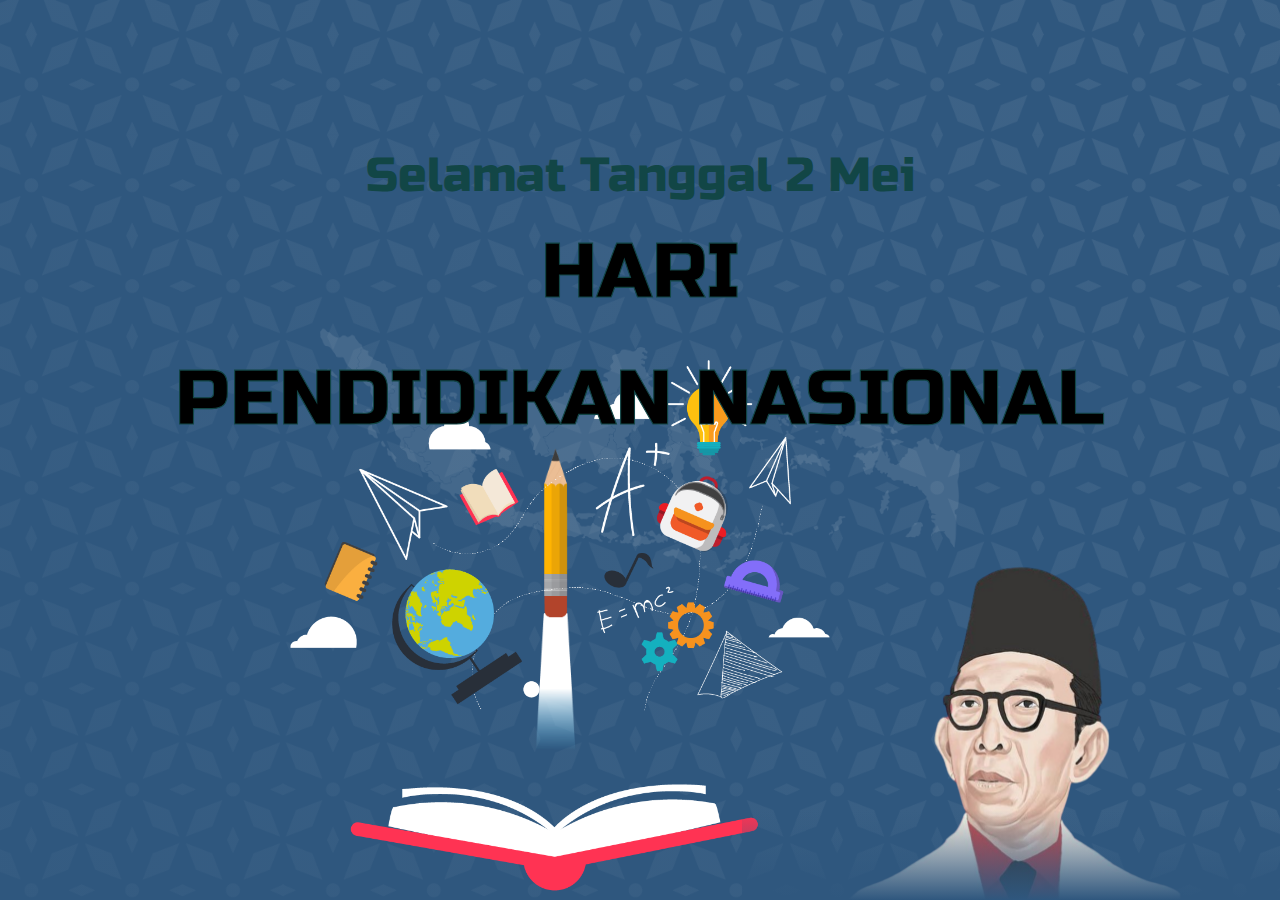
==== commit 30238030: "hh" ====
--- a/dua.html
+++ b/dua.html
@@ -15,14 +15,89 @@
                 <div class="bgbg">
                     <img src="img/bg.png" alt="">
                 </div>
+                <div class="indo">
+                    <img src="img/indo.png" alt="">
+                </div>
                 <div class="title">
-                    <h1>Work In Progress</h1>
+                    <h2>Selamat Tanggal 2 Mei</h2>
+                </div>
+                <div class="ismobile">
+                    <div class="help-zero">
+                        <svg viewBox="0 0 1020 300">
+                            <text
+                                x="50%"
+                                y="50%"
+                                dy=".35em"
+                                text-anchor="middle"
+                            >
+                                Hari
+                            </text>
+                        </svg>
+                    </div>
+                    <div class="help-first">
+                        <svg viewBox="0 0 1020 300">
+                            <text
+                                x="50%"
+                                y="50%"
+                                dy=".35em"
+                                text-anchor="middle"
+                            >
+                                Pendidikan
+                            </text>
+                        </svg>
+                    </div>
+                    <div class="help-second">
+                        <svg viewBox="0 0 1020 300">
+                            <text
+                                x="50%"
+                                y="50%"
+                                dy=".35em"
+                                text-anchor="middle"
+                            >
+                                Nasional
+                            </text>
+                        </svg>
+                    </div>
+                </div>
+                <div class="isdesktop">
+                    <div class="help-zero">
+                        <svg viewBox="0 0 2320 300">
+                            <text
+                                x="50%"
+                                y="50%"
+                                dy=".35em"
+                                text-anchor="middle"
+                            >
+                                Hari
+                            </text>
+                        </svg>
+                    </div>
+                    <svg viewBox="0 0 2320 300">
+                        <text
+                            x="50%"
+                            y="50%"
+                            dy=".25em"
+                            text-anchor="middle"
+                        >
+                            Pendidikan Nasional
+                        </text>
+                    </svg>
+                </div>
+                <div class="bg">
+                    <img src="img/bumper-02.png" alt="">
+                </div>
+                <div class="pensil">
+                    <img src="img/bumper-03.png" alt="">
+                </div>
+                <div class="image">
+                    <img src="img/ki-hajar.png" alt="">
                 </div>
             </section>
-        </main>
-        <script src="js/jquery-3.5.1.min.js"></script>
-        <script src="js/gsap.min.js"></script>
-        <script src="js/ScrollTrigger.min.js"></script>
-        <script src="js/zooming.js"></script>
-    </body>
+        </section>
+    </main>
+    <script src="js/jquery-3.5.1.min.js"></script>
+    <script src="js/gsap.min.js"></script>
+    <script src="js/ScrollTrigger.min.js"></script>
+    <script src="js/zooming.js"></script>
+</body>
 </html>
--- a/sass/style.css
+++ b/sass/style.css
@@ -1 +1 @@
-﻿@import"https://fonts.googleapis.com/css2?family=Zain:wght@300;400;900&family=Russo+One:wght@400;600&family=Rubik&family=Paytone+One&family=Source+Code+Pro:wght@400;900&family=Jost:ital,wght@0,100..900;1,100..900&family=Roboto&family=Outfit:wght@300;400;900&family=Sigmar&family=Righteous&display=swap";.load{background:linear-gradient(to top, white, white);padding:16px;border-radius:24px;margin-bottom:32px;position:relative}.load::after{width:0;height:0;border-left:25px solid transparent;border-right:25px solid transparent;border-top:50px solid #fff;content:"";position:absolute;left:50%;top:100%;transform:translate(-50%, -50%);z-index:-1}.labels{background:#840020;padding:4px 8px;color:#fff;text-transform:uppercase;width:fit-content;margin:0 auto 8px;font-size:1rem}@media screen and (max-width: 768px){.labels{margin:0}}.preloader{position:fixed;top:0;bottom:0;left:0;right:0;z-index:999999;background:#87c4ff;background-size:contain}.preloader::before{content:"";position:absolute;inset:0;width:100%;height:100%;background:linear-gradient(to top, #87c4ff, rgba(135, 196, 255, 0.6), #87c4ff)}.preloader .waiting{position:absolute;transform:translate(-50%, -50%);left:50%;top:50%;width:100%}.preloader .waiting svg{width:100%;height:100%;visibility:hidden}.preloader .animate{-webkit-animation-duration:.5s;animation-duration:.5s;-webkit-animation-fill-mode:both;animation-fill-mode:both;-webkit-animation-timing-function:linear;animation-timing-function:linear;animation-iteration-count:infinite;-webkit-animation-iteration-count:infinite;-webkit-animation-name:bounce;animation-name:bounce}@-webkit-keyframes bounce{0%,100%{-webkit-transform:translateX(0)}50%{-webkit-transform:translateX(-10px)}}@keyframes bounce{0%,100%{transform:translateX(0)}50%{transform:translateX(-10px)}}.preloader .bounce{-webkit-animation-name:bounce;animation-name:bounce}.mb-80{margin-bottom:20vh}.source-code{font-family:"Source Code Pro"}.highcharts-figure,.highcharts-data-table table{min-width:310px;max-width:800px;margin:1em auto}#container{height:500px}@media screen and (max-width: 768px){#container{height:450px}}.highcharts-data-table table{font-family:Verdana,sans-serif;border-collapse:collapse;border:1px solid #ebebeb;margin:10px auto;text-align:center;width:100%;max-width:500px}.highcharts-data-table caption{padding:1em 0;font-size:1.2em;color:#555}.highcharts-data-table th{font-weight:600;padding:.5em}.highcharts-data-table td,.highcharts-data-table th,.highcharts-data-table caption{padding:.5em}.highcharts-data-table thead tr,.highcharts-data-table tr:nth-child(even){background:#f8f8f8}.highcharts-data-table tr:hover{background:#f1f7ff}section{padding:32px 0;background:#87c4ff;min-height:100vh;z-index:11;position:relative}section h3{font-family:"Outfit",sans-serif;font-weight:700;color:#124646;font-size:2rem}@media screen and (max-width: 768px){section h3{font-size:1.6rem}}section .bg-block{background:#fff;padding:16px;border-radius:16px}section p,section li{font-size:1.3rem}@media screen and (max-width: 768px){section p,section li{font-size:1.2rem}}@media screen and (max-width: 400px){section p,section li{font-size:1.2rem}}.slick-next,.slick-prev{z-index:17 !important;width:40px;height:40px;border-radius:50%;background:rgba(206,147,82,.8)}.slick-next:focus,.slick-next:hover,.slick-prev:focus,.slick-prev:hover{background:rgba(206,147,82,.5)}.slick-next::before,.slick-prev::before{font-family:"fontAwesome" !important;font-size:32px !important;color:#fff !important;font-weight:700 !important}@media screen and (max-width: 766px){.slick-next::before,.slick-prev::before{font-size:32px !important}}.slick-prev{left:-16px !important}@media screen and (max-width: 768px){.slick-prev{left:-16px !important}}.slick-prev::before{content:"" !important}.slick-next{right:-16px !important}@media screen and (max-width: 768px){.slick-next{right:-16px !important}}.slick-next::before{content:"" !important}.sticky-mode{position:sticky;left:0;right:0;top:0;bottom:0;min-height:100vh}.wrap-detikx{width:700px;position:relative;margin:0 auto}@media screen and (max-width: 766px){.wrap-detikx{width:90%;margin:0 auto;display:block}}.line-line{width:100%;height:1px;background:linear-gradient(to right, transparent, white, transparent);margin:24px 0}.totop{position:relative;z-index:19}.firstletter::first-letter{float:left;font-weight:bold;margin-right:8px;font-size:60px;font-size:6rem;line-height:40px;line-height:4rem;height:4rem;text-transform:uppercase}main{overflow-x:clip;background:#87c4ff}main p{color:#292828}html,body{position:relative;height:100%;background:#87c4ff;font-family:"Jost" !important;font-weight:400}html h1,html h2,body h1,body h2{font-family:"Jost";color:#124646;font-weight:700}h4,h5{font-family:"Jost",sans-serif !important;font-weight:bold}.slick-slide{margin:0 8px}.slick-list{margin:0 -8px}.img{width:100%}.img img{width:100%;height:100%;object-fit:cover}.hello{width:100%;height:auto;margin-top:8px;border-radius:16px;margin-bottom:16px;background:linear-gradient(to right, #baf5ed, rgba(186, 245, 237, 0.8));position:relative}.hello .content{padding:16px 16px;position:relative;z-index:2}.hello .content p{margin-bottom:0}section .nav-pills .nav-link.active,section .nav-pills .show>.nav-link{background:#333;color:#fff}section .nav-pills .nav-link{border-radius:25px}.dashboard-content{display:none}#nav.no_index,#share{z-index:19}#nav.dark{background:rgba(0,0,0,.5) !important}.footer{z-index:22}.share_icon>a i{font-size:25px !important;line-height:initial !important}@media screen and (max-width: 766px){.share_icon>a i{font-size:16px !important;line-height:initial !important;width:30px !important;height:30px !important}}#nav{background:rgba(0,0,0,.5) !important}.bg-blues{background:#87c4ff !important;position:relative;z-index:12}.share_icon>a{padding:0 !important}.ismobile{opacity:0 !important}@media screen and (max-width: 768px){.ismobile{opacity:1 !important}}.isdesktop{opacity:1 !important}@media screen and (max-width: 768px){.isdesktop{opacity:0 !important}}.baca-detikx .bacajuga_box{display:initial !important}.baca-detikx .bacajuga_box .container{display:none}.baca-detikx .bacajuga{width:100% !important;display:block}.baca-detikx .bacajuga a{display:inline-block;padding:0px;width:47% !important;margin:0 8px;border-radius:24px;position:relative;height:320px;text-align:left}.baca-detikx .bacajuga a::after{border-radius:24px}@media screen and (max-width: 766px){.baca-detikx .bacajuga a{width:100% !important;margin:4px 0}}.baca-detikx .bacajuga a:hover{text-decoration:none;color:orange !important}.baca-detikx .bacajuga a article{position:absolute;top:initial;width:100%;background:linear-gradient(to top, black, transparent);padding:8px 16px;border-radius:24px;bottom:0;transform:initial}.baca-detikx .bacajuga a article h2{font-family:"Jost" !important;font-size:1.2rem;color:#fff !important}.haha,.hahad{background:#fff;border-radius:16px;padding:0px 8px;position:absolute;top:165px;right:0}@media screen and (max-width: 768px){.haha,.hahad{display:none;color:#333;top:140px}}.haha:hover,.hahad:hover{background:rgba(206,147,82,.5)}.all-helping{position:absolute;inset:0;background:#fff;text-align:center;width:100%;height:100%;z-index:17}.slider{display:none}.slider.slick-initialized{display:block}@media screen and (max-width: 768px){.help-bawah{position:fixed;bottom:0;left:0;right:0;width:100%;height:59px;background:#ccc;z-index:21}}.color-white{color:#fafafa}.color-second{color:#42d4bf}.add-shadow{text-shadow:2px 2px #000}.sticky{position:sticky;padding:8px;width:70px;z-index:21;top:50%;float:right}@media screen and (max-width: 768px){.sticky{position:sticky;padding:8px;width:100%;background:#42d4bf;z-index:30;top:92vh;height:60px}}@media screen and (max-width: 768px){.sticky .navigation{text-align:center;margin:0 auto}}@media screen and (max-width: 768px){.sticky .navigation a{display:inline-block;margin:0 8px}}.font-bold{font-weight:bold}#scroll-down-animation{position:absolute;top:90%;left:50%;z-index:3;transform:translate(-50%, -50%)}#scroll-down-animation small{color:#fafafa}.mouse{margin:0 auto;display:block;border-radius:50px;border:2px solid #fafafa;height:50px;width:25px;position:relative}.move{position:absolute;background-color:#fafafa;height:10px;width:10px;border-radius:50%;left:50%;transform:translateX(-50%);animation:move 2s linear infinite}@keyframes move{0%{transform:translate(-50%, 5px);opacity:0}50%{transform:translate(-50%, 20px);opacity:1}100%{transform:translate(-50%, 40px);opacity:0}}.creditx{min-height:auto;background:#42566f;border-top:1px dashed #ccc}.creditx .alls{width:75%;font-size:1.2rem;margin:0 auto;text-align:center;color:#fff;margin-bottom:16px}@media screen and (max-width: 768px){.creditx .alls{width:100%;font-size:1rem}}.creditx .alls .jobs{font-weight:600}.tgl{font-family:"Source Code Pro";margin:16px 0;width:fit-content}.banner .bgbg{position:absolute;inset:0;width:100%;z-index:1;height:100%}.banner .bgbg::before{content:"";position:absolute;inset:0;width:100%;height:100%;background:linear-gradient(45deg, rgba(135, 196, 255, 0.9), rgba(135, 196, 255, 0.7))}.banner .bgbg img{width:100%;height:100%;object-fit:cover}@keyframes indo{0%,100%{left:50%;opacity:.2}50%{left:53%;opacity:.2}}.banner .indo{position:absolute;left:50%;z-index:1;top:50%;animation:indo 9s linear infinite;translate:-50% -50%;width:50%;height:auto;opacity:.2}@media screen and (max-width: 768px){.banner .indo{width:110%;top:36%}}.banner .indo img{width:100%;height:100%;object-fit:contain}.banner .image{position:absolute;bottom:0;right:0;width:42%;height:auto;z-index:5}.banner .image::after{content:"";position:absolute;bottom:0;left:0;right:0;z-index:6;height:10vh;width:100%;background:linear-gradient(to top, #87c4ff, transparent)}@media screen and (max-width: 768px){.banner .image::after{width:150%;left:-50%}}@media screen and (max-width: 768px){.banner .image{position:absolute;bottom:8%;right:-16%;width:70%;height:60%}}.banner .image img{width:100%;height:100%;object-fit:contain}@media screen and (max-width: 768px){.banner .image img{object-fit:cover}}.banner .bg{position:absolute;bottom:0;left:0;width:fit-content;height:70%;z-index:2}@media screen and (max-width: 768px){.banner .bg{height:50%;left:-8%;bottom:8%}}.banner .bg img{width:100%;height:100%;object-fit:contain}@media screen and (max-width: 768px){.banner .bg img{object-fit:cover}}@keyframes MoveUpDown{0%{bottom:-15%;opacity:0}20%{bottom:-15%;opacity:1}50%{bottom:5%;opacity:1}90%{bottom:5%;opacity:0}100%{bottom:5%;opacity:0}}@keyframes MoveUpDownMob{0%{bottom:0%;opacity:0}20%{bottom:0%;opacity:1}50%{bottom:15%;opacity:1}90%{bottom:15%;opacity:0}100%{bottom:15%;opacity:0}}.banner .pensil{position:absolute;animation:MoveUpDown 8s linear infinite;bottom:0;left:0;z-index:1;width:fit-content;height:70%;scale:.7}@media screen and (max-width: 768px){.banner .pensil{height:fit-content;left:-8%;animation:MoveUpDownMob 8s linear infinite}}.banner .pensil img{width:100%;height:100%;object-fit:contain}.banner .title{position:absolute;left:50%;top:20%;z-index:6;translate:-50% -50%}@media screen and (max-width: 768px){.banner .title{width:90%;top:28%;text-align:center}}.banner .title h2{font-size:3rem;font-family:"Russo One";font-weight:400}@media screen and (max-width: 768px){.banner .title h2{font-size:2.5rem;line-height:2.5rem}}.banner svg{font-family:"Russo One",sans-serif;position:absolute;width:100%;height:auto;z-index:3;translate:-50% -50%;left:50%;top:45%}@media screen and (max-width: 768px){.banner .help-second svg{top:52% !important}}.banner .help-zero svg{top:30% !important}@media screen and (max-width: 768px){.banner .help-zero svg{top:38% !important}}.banner svg text{text-transform:uppercase;animation:stroke 5s infinite alternate;stroke-width:2;stroke:#124646;font-size:140px}@keyframes stroke{0%{fill:rgba(72,138,20,0);stroke:#124646;stroke-dashoffset:25%;stroke-dasharray:0 50%;stroke-width:2}70%{fill:rgba(72,138,20,0);stroke:#124646}80%{fill:rgba(72,138,20,0);stroke:#124646;stroke-width:3}100%{fill:#124646;stroke:rgba(54,95,160,0);stroke-dashoffset:-25%;stroke-dasharray:50% 0;stroke-width:0}}:root{--bg-color: #f4f4f4;--line-color-1: #366;--line-color-2: #a9a9a9}.tujuan .white-animate{width:220px;height:220px;display:inline-block;border-radius:50%;vertical-align:middle;padding:16px;background:#fff}@media screen and (max-width: 768px){.tujuan .white-animate{width:110px;height:110px}}.tujuan .white-animate video{width:100%;height:100%;border-radius:50%}.tujuan .kertas{padding:16px 16px 16px 62px;width:100%;height:100%;position:relative;background-color:var(--bg-color);background-image:linear-gradient(#d9eaea 2.5px, transparent 1.5px),linear-gradient(#d9eaea 2px, transparent 2px);background-position:-2.5px -2.5px,-1px -1px;background-size:0 9px,24px 38px}@media screen and (max-width: 768px){.tujuan .kertas{background-size:0 9px,24px 24px}}.tujuan .kertas::before{content:"";position:absolute;left:32px;top:0;bottom:0;width:2px;height:100%;background:#efbabe}.tujuan .kertas p{margin-bottom:1.2rem}@media screen and (max-width: 768px){.tujuan .kertas p{margin-bottom:1.3rem}}.judul-h3{display:inline-block;margin-left:8px;width:50%;vertical-align:middle}.judul-h3 h3{font-size:2.3rem;color:#1b3b90}@media screen and (max-width: 768px){.judul-h3 h3{font-size:1.7rem}}.pembukaan{min-height:auto}.lini-masa{background:#fbbc89;padding:0}.lini-masa .semboyan{width:100%;height:100%;position:relative;background-color:#fbbc89;background-image:linear-gradient(rgba(252, 252, 252, 0.3) 1.5px, transparent 1.5px),linear-gradient(90deg, rgba(252, 252, 252, 0.3) 1.5px, transparent 1.5px),linear-gradient(rgba(250, 250, 250, 0.3) 1px, transparent 1px),linear-gradient(90deg, rgba(250, 250, 250, 0.3) 1px, transparent 1px);background-position:-1.5px -1.5px,-1.5px -1.5px,-1px -1px,-1px -1px;background-size:0 100px,0 100px,40px 40px,40px 40px}.lini-masa .semboyan::after{content:"";position:absolute;inset:0;width:100%;height:100%;background:linear-gradient(to top, #fbbc89, transparent, #fbbc89)}.lini-masa .judul{font-size:2.8rem;color:#1d1d1b}.lini-masa .blocking{display:block;margin-bottom:24px}.lini-masa .blocking .naming{display:inline-block;vertical-align:top}.lini-masa .blocking .naming h4{font-size:2.4rem}.lini-masa .blocking .desc{display:inline-block;margin-left:8px;width:80%;vertical-align:top}.lini-masa .contentx{margin-bottom:24px;position:relative}.lini-masa .contentx .guru{position:absolute;right:-16px;bottom:0;width:140px;height:auto;filter:drop-shadow(-2px 0px 0px #fff)}@media screen and (max-width: 768px){.lini-masa .contentx .guru{right:-16%;bottom:0;width:120px}}.lini-masa .contentx .guru img{width:100%;height:100%;object-fit:contain}.lini-masa .contentx .titlex{padding:16px;background:#fff;width:fit-content}@media screen and (max-width: 768px){.lini-masa .contentx .titlex{padding:8px}}.lini-masa .contentx .titlex h4{font-size:1.5rem;font-family:"Source Code Pro" !important}@media screen and (max-width: 768px){.lini-masa .contentx .titlex h4{font-size:1.3rem}}.lini-masa .contentx .desc{padding:16px 120px 16px 16px;background:linear-gradient(to right, #eaeaea, rgba(234, 234, 234, 0.5))}@media screen and (max-width: 768px){.lini-masa .contentx .desc{padding:8px 65px 8px 8px}}.wrapper,.content{position:relative;width:100%;z-index:1}.content .section{padding:64px 0}.content .section{width:100%;position:relative;min-height:100vh}.content .section.hero{background-image:url("../img/kelas.jpg");background-position:center center;background-repeat:no-repeat;background-size:cover}.image-container{width:100%;height:100vh;position:absolute;top:0;left:0;right:0;z-index:2;perspective:500px;overflow:hidden}.image-container img{width:100%;height:100%;object-fit:cover;object-position:center center}.kuri{background:#cddbe0}.kuri::before{width:0;height:0;position:absolute;left:50%;z-index:10;top:0;translate:-50% 0%;border-left:16px solid transparent;border-right:16px solid transparent;border-top:24px solid #fbbc89;content:""}.btn-click{background:#fff;padding:16px;font-weight:bold;font-size:1.5rem}.lanjut{position:absolute;right:8%;bottom:32px}.ag-format-container{width:100%;margin:0 auto;position:relative}.ag-timeline-block{padding:10px 0}.ag-timeline_title-box{padding:0 0 30px;text-align:center}.ag-timeline_tagline{font-size:40px;color:#54595f}.ag-timeline_title{background-image:url(https://raw.githubusercontent.com/SochavaAG/example-mycode/master/pens/timeline/images/bg.jpg);background-repeat:no-repeat;background-position:50% 50%;background-size:cover;-webkit-background-clip:text;background-clip:text;text-fill-color:transparent;color:transparent;font-size:80px}.ag-timeline_item{margin:0 0 50px;position:relative}.ag-timeline_item:nth-child(2n){text-align:right}.ag-timeline{display:inline-block;width:100%;max-width:100%;margin:0 auto;position:relative}.ag-timeline_line{width:4px;background-color:#ffffe0;position:absolute;top:2px;left:50%;bottom:0;-webkit-transform:translateX(-50%);-moz-transform:translateX(-50%);-ms-transform:translateX(-50%);-o-transform:translateX(-50%);transform:translateX(-50%)}.ag-timeline_line-progress{width:100%;height:20%;background-color:#6498cf;position:relative}.ag-timeline_line-progress .imgs{position:absolute;bottom:0px;width:50px;left:0px;height:50px;z-index:999;max-width:initial}@media screen and (max-width: 768px){.ag-timeline_line-progress .imgs{width:30px;height:30px}}.ag-timeline_line-progress .imgs img{width:100%;height:100%;object-fit:contain}.ag-timeline-card_box{padding:0 0 20px 50%}.ag-timeline_item:nth-child(2n) .ag-timeline-card_box{padding:0 50% 20px 0}.ag-timeline-card_point-box{display:inline-block;margin:0 14px 0 -28px}.ag-timeline_item:nth-child(2n) .ag-timeline-card_point-box{margin:0 -28px 0 14px}.ag-timeline-card_point{height:64px;line-height:64px;width:64px;border:3px solid skyblue;background-color:#fff;text-align:center;font-family:"Jost",sans-serif;font-size:20px;font-weight:bold;color:#1d1d1b;-webkit-border-radius:50%;-moz-border-radius:50%;border-radius:50%}.js-ag-active .ag-timeline-card_point{color:#fff;background-color:#6498cf}.ag-timeline-card_meta-box{display:inline-block}.ag-timeline-card_meta{margin:10px 0 0;font-family:"Jost";font-weight:bold;font-size:28px;color:#1d1d1b}.ag-timeline-card_item{display:inline-block;width:45%;margin:-77px 0 0;background-color:#f3f3f3;opacity:0;-webkit-border-radius:6px;-moz-border-radius:6px;border-radius:6px;-webkit-box-shadow:0 0 0 0 rgba(0,0,0,.5);-moz-box-shadow:0 0 0 0 rgba(0,0,0,.5);-o-box-shadow:0 0 0 0 rgba(0,0,0,.5);box-shadow:0 0 0 0 rgba(0,0,0,.5);-webkit-transition:-webkit-transform .5s,opacity .5s;-moz-transition:-moz-transform .5s,opacity .5s;-o-transition:-o-transform .5s,opacity .5s;transition:transform .5s,opacity .5s;position:relative}.ag-timeline_item:nth-child(2n+1) .ag-timeline-card_item{-webkit-transform:translateX(-200%);-moz-transform:translateX(-200%);-ms-transform:translateX(-200%);-o-transform:translateX(-200%);transform:translateX(-200%)}.ag-timeline_item:nth-child(2n) .ag-timeline-card_item{-webkit-transform:translateX(200%);-moz-transform:translateX(200%);-ms-transform:translateX(200%);-o-transform:translateX(200%);transform:translateX(200%)}.js-ag-active.ag-timeline_item:nth-child(2n+1) .ag-timeline-card_item,.js-ag-active.ag-timeline_item:nth-child(2n) .ag-timeline-card_item{opacity:1;-webkit-transform:translateX(0);-moz-transform:translateX(0);-ms-transform:translateX(0);-o-transform:translateX(0);transform:translateX(0)}.ag-timeline-card_arrow{height:18px;width:18px;margin-top:20px;background-color:#f3f3f3;z-index:-1;position:absolute;top:0;right:0;-webkit-transform:rotate(45deg);-moz-transform:rotate(45deg);-ms-transform:rotate(45deg);-o-transform:rotate(45deg);transform:rotate(45deg)}.ag-timeline_item:nth-child(2n+1) .ag-timeline-card_arrow{margin-left:calc(-18px / 2);margin-right:calc(-18px / 2)}.ag-timeline_item:nth-child(2n) .ag-timeline-card_arrow{margin-left:-10px;right:auto;left:0}.ag-timeline-card_img{width:100%}.ag-timeline-card_info{padding:20px 30px}.ag-timeline-card_title{display:none;font-family:"Source Code Pro",sans-serif;font-weight:bold;font-size:24px;line-height:28px;color:#1d1d1b;margin-bottom:16px}.ag-timeline-card_desc{line-height:1.45;font-size:1.2rem;color:#1d1d1b}@media only screen and (max-width: 979px){.ag-timeline_line{left:40px}.ag-timeline_item:nth-child(2n){text-align:left}.ag-timeline-card_box,.ag-timeline_item:nth-child(2n) .ag-timeline-card_box{padding:0 0 20px}.ag-timeline-card_meta-box{display:none}.ag-timeline-card_point-box,.ag-timeline_item:nth-child(2n) .ag-timeline-card_point-box{margin:0 0 0 8px}.ag-timeline-card_item{width:auto;margin:-65px 0 0 75px}.ag-timeline_item:nth-child(2n+1) .ag-timeline-card_item,.ag-timeline_item:nth-child(2n) .ag-timeline-card_item{-webkit-transform:translateX(200%);-moz-transform:translateX(200%);-ms-transform:translateX(200%);-o-transform:translateX(200%);transform:translateX(200%)}.ag-timeline_item:nth-child(2n+1) .ag-timeline-card_arrow{right:auto;left:0}.ag-timeline-card_title{display:block}.ag-timeline-card_arrow{margin-top:12px}}@media only screen and (max-width: 767px){.ag-format-container{width:96%}.ag-timeline-card_img{height:auto;width:auto}}@media only screen and (max-width: 639px){.ag-timeline_title{font-size:60px}.ag-timeline-card_info{padding:10px 15px}.ag-timeline-card_desc{font-size:14px}}@media(min-width: 768px)and (max-width: 979px){.ag-format-container{width:750px}}@media(min-width: 980px)and (max-width: 1161px){.ag-format-container{width:960px}}/*# sourceMappingURL=style.css.map */
+﻿@import"https://fonts.googleapis.com/css2?family=Zain:wght@300;400;900&family=Russo+One:wght@400;600&family=Rubik&family=Paytone+One&family=Source+Code+Pro:wght@400;900&family=Jost:ital,wght@0,100..900;1,100..900&family=Roboto&family=Outfit:wght@300;400;900&family=Sigmar&family=Righteous&display=swap";.load{background:linear-gradient(to top, white, white);padding:16px;border-radius:24px;margin-bottom:32px;position:relative}.load::after{width:0;height:0;border-left:25px solid transparent;border-right:25px solid transparent;border-top:50px solid #fff;content:"";position:absolute;left:50%;top:100%;transform:translate(-50%, -50%);z-index:-1}.labels{background:#840020;padding:4px 8px;color:#fff;text-transform:uppercase;width:fit-content;margin:0 auto 8px;font-size:1rem}@media screen and (max-width: 768px){.labels{margin:0}}.preloader{position:fixed;top:0;bottom:0;left:0;right:0;z-index:999999;background:#2f577e;background-size:contain}.preloader::before{content:"";position:absolute;inset:0;width:100%;height:100%;background:linear-gradient(to top, #2f577e, rgba(47, 87, 126, 0.6), #2f577e)}.preloader .waiting{position:absolute;transform:translate(-50%, -50%);left:50%;top:50%;width:100%}.preloader .waiting svg{width:100%;height:100%;visibility:hidden}.preloader .animate{-webkit-animation-duration:.5s;animation-duration:.5s;-webkit-animation-fill-mode:both;animation-fill-mode:both;-webkit-animation-timing-function:linear;animation-timing-function:linear;animation-iteration-count:infinite;-webkit-animation-iteration-count:infinite;-webkit-animation-name:bounce;animation-name:bounce}@-webkit-keyframes bounce{0%,100%{-webkit-transform:translateX(0)}50%{-webkit-transform:translateX(-10px)}}@keyframes bounce{0%,100%{transform:translateX(0)}50%{transform:translateX(-10px)}}.preloader .bounce{-webkit-animation-name:bounce;animation-name:bounce}.mb-80{margin-bottom:20vh}.source-code{font-family:"Source Code Pro"}.highcharts-figure,.highcharts-data-table table{min-width:310px;max-width:800px;margin:1em auto}#container{height:500px}@media screen and (max-width: 768px){#container{height:450px}}.highcharts-data-table table{font-family:Verdana,sans-serif;border-collapse:collapse;border:1px solid #ebebeb;margin:10px auto;text-align:center;width:100%;max-width:500px}.highcharts-data-table caption{padding:1em 0;font-size:1.2em;color:#555}.highcharts-data-table th{font-weight:600;padding:.5em}.highcharts-data-table td,.highcharts-data-table th,.highcharts-data-table caption{padding:.5em}.highcharts-data-table thead tr,.highcharts-data-table tr:nth-child(even){background:#f8f8f8}.highcharts-data-table tr:hover{background:#f1f7ff}section{padding:32px 0;background:#2f577e;min-height:100vh;z-index:11;position:relative}section h3{font-family:"Outfit",sans-serif;font-weight:700;color:#124646;font-size:2rem}@media screen and (max-width: 768px){section h3{font-size:1.6rem}}section .bg-block{background:#fff;padding:16px;border-radius:16px}section p,section li{font-size:1.3rem}@media screen and (max-width: 768px){section p,section li{font-size:1.2rem}}@media screen and (max-width: 400px){section p,section li{font-size:1.2rem}}.slick-next,.slick-prev{z-index:17 !important;width:40px;height:40px;border-radius:50%;background:rgba(206,147,82,.8)}.slick-next:focus,.slick-next:hover,.slick-prev:focus,.slick-prev:hover{background:rgba(206,147,82,.5)}.slick-next::before,.slick-prev::before{font-family:"fontAwesome" !important;font-size:32px !important;color:#fff !important;font-weight:700 !important}@media screen and (max-width: 766px){.slick-next::before,.slick-prev::before{font-size:32px !important}}.slick-prev{left:-16px !important}@media screen and (max-width: 768px){.slick-prev{left:-16px !important}}.slick-prev::before{content:"" !important}.slick-next{right:-16px !important}@media screen and (max-width: 768px){.slick-next{right:-16px !important}}.slick-next::before{content:"" !important}.sticky-mode{position:sticky;left:0;right:0;top:0;bottom:0;min-height:100vh}.wrap-detikx{width:700px;position:relative;margin:0 auto}@media screen and (max-width: 766px){.wrap-detikx{width:90%;margin:0 auto;display:block}}.line-line{width:100%;height:1px;background:linear-gradient(to right, transparent, white, transparent);margin:24px 0}.totop{position:relative;z-index:19}.firstletter::first-letter{float:left;font-weight:bold;margin-right:8px;font-size:60px;font-size:6rem;line-height:40px;line-height:4rem;height:4rem;text-transform:uppercase}main{overflow-x:clip;background:#2f577e}main p{color:#292828}html,body{position:relative;height:100%;background:#2f577e;font-family:"Jost" !important;font-weight:400}html h1,html h2,body h1,body h2{font-family:"Jost";color:#124646;font-weight:700}h4,h5{font-family:"Jost",sans-serif !important;font-weight:bold}.slick-slide{margin:0 8px}.slick-list{margin:0 -8px}.img{width:100%}.img img{width:100%;height:100%;object-fit:cover}.hello{width:100%;height:auto;margin-top:8px;border-radius:16px;margin-bottom:16px;background:linear-gradient(to right, #baf5ed, rgba(186, 245, 237, 0.8));position:relative}.hello .content{padding:16px 16px;position:relative;z-index:2}.hello .content p{margin-bottom:0}section .nav-pills .nav-link.active,section .nav-pills .show>.nav-link{background:#333;color:#fff}section .nav-pills .nav-link{border-radius:25px}.dashboard-content{display:none}#nav.no_index,#share{z-index:19}#nav.dark{background:rgba(0,0,0,.5) !important}.footer{z-index:22}.share_icon>a i{font-size:25px !important;line-height:initial !important}@media screen and (max-width: 766px){.share_icon>a i{font-size:16px !important;line-height:initial !important;width:30px !important;height:30px !important}}#nav{background:rgba(0,0,0,.5) !important}.bg-blues{background:#2f577e !important;position:relative;z-index:12}.share_icon>a{padding:0 !important}.ismobile{opacity:0 !important}@media screen and (max-width: 768px){.ismobile{opacity:1 !important}}.isdesktop{opacity:1 !important}@media screen and (max-width: 768px){.isdesktop{opacity:0 !important}}.baca-detikx .bacajuga_box{display:initial !important}.baca-detikx .bacajuga_box .container{display:none}.baca-detikx .bacajuga{width:100% !important;display:block}.baca-detikx .bacajuga a{display:inline-block;padding:0px;width:47% !important;margin:0 8px;border-radius:24px;position:relative;height:320px;text-align:left}.baca-detikx .bacajuga a::after{border-radius:24px}@media screen and (max-width: 766px){.baca-detikx .bacajuga a{width:100% !important;margin:4px 0}}.baca-detikx .bacajuga a:hover{text-decoration:none;color:orange !important}.baca-detikx .bacajuga a article{position:absolute;top:initial;width:100%;background:linear-gradient(to top, black, transparent);padding:8px 16px;border-radius:24px;bottom:0;transform:initial}.baca-detikx .bacajuga a article h2{font-family:"Jost" !important;font-size:1.2rem;color:#fff !important}.haha,.hahad{background:#fff;border-radius:16px;padding:0px 8px;position:absolute;top:165px;right:0}@media screen and (max-width: 768px){.haha,.hahad{display:none;color:#333;top:140px}}.haha:hover,.hahad:hover{background:rgba(206,147,82,.5)}.all-helping{position:absolute;inset:0;background:#fff;text-align:center;width:100%;height:100%;z-index:17}.slider{display:none}.slider.slick-initialized{display:block}@media screen and (max-width: 768px){.help-bawah{position:fixed;bottom:0;left:0;right:0;width:100%;height:59px;background:#ccc;z-index:21}}.color-white{color:#fafafa}.color-second{color:#42d4bf}.add-shadow{text-shadow:2px 2px #000}.sticky{position:sticky;padding:8px;width:70px;z-index:21;top:50%;float:right}@media screen and (max-width: 768px){.sticky{position:sticky;padding:8px;width:100%;background:#42d4bf;z-index:30;top:92vh;height:60px}}@media screen and (max-width: 768px){.sticky .navigation{text-align:center;margin:0 auto}}@media screen and (max-width: 768px){.sticky .navigation a{display:inline-block;margin:0 8px}}.font-bold{font-weight:bold}#scroll-down-animation{position:absolute;top:90%;left:50%;z-index:3;transform:translate(-50%, -50%)}#scroll-down-animation small{color:#fafafa}.mouse{margin:0 auto;display:block;border-radius:50px;border:2px solid #fafafa;height:50px;width:25px;position:relative}.move{position:absolute;background-color:#fafafa;height:10px;width:10px;border-radius:50%;left:50%;transform:translateX(-50%);animation:move 2s linear infinite}@keyframes move{0%{transform:translate(-50%, 5px);opacity:0}50%{transform:translate(-50%, 20px);opacity:1}100%{transform:translate(-50%, 40px);opacity:0}}.creditx{min-height:auto;background:#42566f;border-top:1px dashed #ccc}.creditx .alls{width:75%;font-size:1.2rem;margin:0 auto;text-align:center;color:#fff;margin-bottom:16px}@media screen and (max-width: 768px){.creditx .alls{width:100%;font-size:1rem}}.creditx .alls .jobs{font-weight:600}.tgl{font-family:"Source Code Pro";margin:16px 0;width:fit-content}.banner .bgbg{position:absolute;inset:0;width:100%;z-index:1;height:100%}.banner .bgbg::before{content:"";position:absolute;inset:0;width:100%;height:100%;background:linear-gradient(45deg, rgba(47, 87, 126, 0.9), rgba(47, 87, 126, 0.7))}.banner .bgbg img{width:100%;height:100%;object-fit:cover}@keyframes indo{0%,100%{left:50%}50%{left:53%}}.banner .indo{position:absolute;left:50%;z-index:1;top:50%;animation:indo 9s linear infinite;translate:-50% -50%;width:50%;height:auto;opacity:.1}@media screen and (max-width: 768px){.banner .indo{width:110%;top:36%}}.banner .indo img{width:100%;height:100%;object-fit:contain}.banner .image{position:absolute;bottom:0;right:0;width:42%;height:auto;z-index:5}.banner .image::after{content:"";position:absolute;bottom:0;left:0;right:0;z-index:6;height:10vh;width:100%;background:linear-gradient(to top, #2f577e, transparent)}@media screen and (max-width: 768px){.banner .image::after{width:150%;left:-50%}}@media screen and (max-width: 768px){.banner .image{position:absolute;bottom:8%;right:-16%;width:70%;height:60%}}.banner .image img{width:100%;height:100%;object-fit:contain}@media screen and (max-width: 768px){.banner .image img{object-fit:cover}}.banner .bg{position:absolute;bottom:0;left:0;width:fit-content;height:70%;z-index:2}@media screen and (max-width: 768px){.banner .bg{height:50%;left:-8%;bottom:8%}}.banner .bg img{width:100%;height:100%;object-fit:contain}@media screen and (max-width: 768px){.banner .bg img{object-fit:cover}}@keyframes MoveUpDown{0%{bottom:-15%;opacity:0}20%{bottom:-15%;opacity:1}50%{bottom:5%;opacity:1}90%{bottom:5%;opacity:0}100%{bottom:5%;opacity:0}}@keyframes MoveUpDownMob{0%{bottom:0%;opacity:0}20%{bottom:0%;opacity:1}50%{bottom:15%;opacity:1}90%{bottom:15%;opacity:0}100%{bottom:15%;opacity:0}}.banner .pensil{position:absolute;animation:MoveUpDown 8s linear infinite;bottom:0;left:0;z-index:1;width:fit-content;height:70%;scale:.7}@media screen and (max-width: 768px){.banner .pensil{height:fit-content;left:-8%;animation:MoveUpDownMob 8s linear infinite}}.banner .pensil img{width:100%;height:100%;object-fit:contain}.banner .title{position:absolute;left:50%;top:20%;z-index:6;translate:-50% -50%}@media screen and (max-width: 768px){.banner .title{width:90%;top:28%;text-align:center}}.banner .title h2{font-size:3rem;font-family:"Russo One";font-weight:400}@media screen and (max-width: 768px){.banner .title h2{font-size:2.5rem;line-height:2.5rem}}.banner svg{font-family:"Russo One",sans-serif;position:absolute;width:100%;height:auto;z-index:3;translate:-50% -50%;left:50%;top:45%}@media screen and (max-width: 768px){.banner .help-second svg{top:52% !important}}.banner .help-zero svg{top:30% !important}@media screen and (max-width: 768px){.banner .help-zero svg{top:38% !important}}.banner svg text{text-transform:uppercase;animation:stroke 5s infinite alternate;stroke-width:2;stroke:#124646;font-size:140px}@keyframes stroke{0%{fill:rgba(72,138,20,0);stroke:#124646;stroke-dashoffset:25%;stroke-dasharray:0 50%;stroke-width:2}70%{fill:rgba(72,138,20,0);stroke:#124646}80%{fill:rgba(72,138,20,0);stroke:#124646;stroke-width:3}100%{fill:#124646;stroke:rgba(54,95,160,0);stroke-dashoffset:-25%;stroke-dasharray:50% 0;stroke-width:0}}.bannerx .bawah{position:absolute;bottom:-16px;left:-24%;width:50%;height:auto}.bannerx .bawah img{width:100%;height:100%;object-fit:contain}.bannerx .indo{position:absolute;left:50%;z-index:1;top:65%;animation:indo 9s linear infinite;translate:-50% -50%;width:50%;height:auto;opacity:.1}@media screen and (max-width: 768px){.bannerx .indo{width:110%;top:36%}}.bannerx .indo img{width:100%;height:100%;object-fit:contain}.bannerx .title{position:absolute;left:50%;top:30%;text-align:center;translate:-45% -50%;width:fit-content;z-index:6;padding:16px 32px 16px 70px}@media screen and (max-width: 768px){.bannerx .title{position:absolute;left:70%;top:40%;text-align:left;translate:-50% -50%;width:85%;z-index:6;padding:8px}}.bannerx .title h2{font-size:3rem;margin-bottom:0;color:#fff}@media screen and (max-width: 768px){.bannerx .title h2{font-size:2.5rem}}.bannerx .white-animate{width:170px;height:170px;position:absolute;left:24%;top:30%;translate:-35% -50%;z-index:7;border-radius:50%;vertical-align:middle;padding:16px;position:absolute;background:#fff}@media screen and (max-width: 768px){.bannerx .white-animate{left:10%;top:40%;translate:-50% -50%;z-index:7;border-radius:0 50% 50% 0%;vertical-align:middle;padding:16px;position:absolute;background:#fff;width:110px;height:110px}}.bannerx .white-animate video{width:100%;height:100%;border-radius:50%}.bannerx .cek{position:absolute;right:0;bottom:0;width:50%;height:auto}.bannerx .cek img{width:100%;height:100%;object-fit:contain}.bannerx .bgbg{position:absolute;right:8%;bottom:0;width:40%;z-index:5;height:auto}@media screen and (max-width: 768px){.bannerx .bgbg{position:absolute;right:-16%;bottom:16%;width:100%;z-index:5;height:auto}}.bannerx .bgbg img{width:100%;height:100%;object-fit:contain}.bannerx .abstract{position:absolute;inset:0;width:100%;height:auto;z-index:4}.bannerx .abstract img{width:100%;height:100%;object-fit:cover}:root{--bg-color: #f4f4f4;--line-color-1: #366;--line-color-2: #a9a9a9}.tujuan{padding:0}.tujuan .white-animate{width:220px;height:220px;display:inline-block;border-radius:50%;vertical-align:middle;padding:16px;background:#fff}@media screen and (max-width: 768px){.tujuan .white-animate{width:110px;height:110px}}.tujuan .white-animate video{width:100%;height:100%;border-radius:50%}.tujuan .kertas{padding:16px 16px 16px 62px;width:100%;height:100%;position:relative;background-color:var(--bg-color);background-image:linear-gradient(#d9eaea 2.5px, transparent 1.5px),linear-gradient(#d9eaea 2px, transparent 2px);background-position:-2.5px -2.5px,-1px -1px;background-size:0 9px,24px 38px}@media screen and (max-width: 768px){.tujuan .kertas{background-size:0 9px,24px 24px}}.tujuan .kertas::before{content:"";position:absolute;left:32px;top:0;bottom:0;width:2px;height:100%;background:#efbabe}.tujuan .kertas p{margin-bottom:1.2rem}@media screen and (max-width: 768px){.tujuan .kertas p{margin-bottom:1.3rem}}.judul-h3{display:inline-block;margin-left:8px;width:50%;vertical-align:middle}.judul-h3 h3{font-size:2.3rem;color:#fff}@media screen and (max-width: 768px){.judul-h3 h3{font-size:1.7rem}}.menteri .image{width:100%;height:fit-content;margin:8px 0;border:8px solid #fff;border-radius:24px}.menteri .image img{width:100%;border-radius:16px;height:100%;object-fit:contain}.gsap-horizon{padding:0}.pembukaan{min-height:auto}.lini-masa{background:#fbbc89;padding:0}.lini-masa .semboyan{width:100%;height:100%;position:relative;background-color:#fbbc89;background-image:linear-gradient(rgba(252, 252, 252, 0.3) 1.5px, transparent 1.5px),linear-gradient(90deg, rgba(252, 252, 252, 0.3) 1.5px, transparent 1.5px),linear-gradient(rgba(250, 250, 250, 0.3) 1px, transparent 1px),linear-gradient(90deg, rgba(250, 250, 250, 0.3) 1px, transparent 1px);background-position:-1.5px -1.5px,-1.5px -1.5px,-1px -1px,-1px -1px;background-size:0 100px,0 100px,40px 40px,40px 40px}.lini-masa .semboyan::after{content:"";position:absolute;inset:0;width:100%;height:100%;background:linear-gradient(to top, #fbbc89, transparent, #fbbc89)}.lini-masa .judul{font-size:2.8rem;color:#1d1d1b}@media screen and (max-width: 768px){.lini-masa .judul{font-size:2.2rem}}.lini-masa .blocking{display:block;margin-bottom:24px}.lini-masa .blocking .naming{display:inline-block;vertical-align:top}.lini-masa .blocking .naming h4{font-size:2.4rem}.lini-masa .blocking .desc{display:inline-block;margin-left:8px;width:80%;vertical-align:top}.lini-masa .contentx{margin-bottom:24px;position:relative}.lini-masa .contentx .guru{position:absolute;right:-16px;bottom:0;width:140px;height:auto;filter:drop-shadow(-2px 0px 0px #fff)}@media screen and (max-width: 768px){.lini-masa .contentx .guru{right:-16%;bottom:0;width:120px}}.lini-masa .contentx .guru img{width:100%;height:100%;object-fit:contain}.lini-masa .contentx .titlex{padding:16px;background:#fff;width:fit-content}@media screen and (max-width: 768px){.lini-masa .contentx .titlex{padding:8px}}.lini-masa .contentx .titlex h4{font-size:1.5rem;font-family:"Source Code Pro" !important}@media screen and (max-width: 768px){.lini-masa .contentx .titlex h4{font-size:1.3rem}}.lini-masa .contentx .desc{padding:16px 120px 16px 16px;background:linear-gradient(to right, #eaeaea, rgba(234, 234, 234, 0.5))}@media screen and (max-width: 768px){.lini-masa .contentx .desc{padding:8px 65px 8px 8px}}.wrapper,.content{position:relative;width:100%;z-index:1}.content .section{padding:64px 0}.content .section{width:100%;position:relative;min-height:100vh}.content .section.hero{background-image:url("../img/kelas.jpg");background-position:center center;background-repeat:no-repeat;background-size:cover}.image-container{width:100%;height:100vh;position:absolute;top:0;left:0;right:0;z-index:2;perspective:500px;overflow:hidden}.image-container img{width:100%;height:100%;object-fit:cover;object-position:center center}.kuri{background:#ddd}.kuri::before{width:0;height:0;position:absolute;left:50%;z-index:10;top:0;translate:-50% 0%;border-left:16px solid transparent;border-right:16px solid transparent;border-top:24px solid #fbbc89;content:""}.hello{background:#2f577e}.hello li{scroll-snap-align:center;padding-left:.2em}.hello li{scroll-snap-align:center;padding-left:.2em}.hello li>span{display:inline-block}.hello .cols2{padding-left:20px;display:flex}.hello h1,.hello ul,.hello li{margin:2px 0;font-weight:800;color:#fff;font-size:2.5rem}@media screen and (max-width: 768px){.hello h1,.hello ul,.hello li{font-size:1.8rem}}.hello h1{flex-grow:0;align-self:flex-start}.hello ul{list-style-type:none;padding-left:0}.hello ul,.hello h1,.hello li{margin:0;line-height:1}.btn-click{background:#fff;padding:16px;font-weight:bold;font-size:1.5rem}.lanjut{position:absolute;right:8%;bottom:32px;font-size:17px;text-transform:uppercase;text-decoration:none;padding:1em 2.5em;display:inline-block;cursor:pointer;border-radius:6em;transition:all .2s;border:none;font-weight:700;color:#000;background-color:#fff}.lanjut:hover{transform:translateY(-3px);box-shadow:0 10px 20px rgba(0,0,0,.2)}.lanjut:hover::after{transform:scaleX(1.4) scaleY(1.6);opacity:0}.lanjut:active{transform:translateY(-1px);box-shadow:0 5px 10px rgba(0,0,0,.2)}.lanjut::after{content:"";display:inline-block;height:100%;width:100%;border-radius:100px;position:absolute;top:0;left:0;z-index:-1;transition:all .4s}.containerx{width:300%;height:100vh;display:flex;flex-wrap:nowrap}.containerx .rutex{display:block;margin-bottom:8px}@media screen and (max-width: 768px){.containerx .rutex{margin-bottom:4px}}.containerx .bullet{width:35px;height:35px;background:#49efc3;border-radius:50%;text-align:center;padding:3px;font-weight:600;vertical-align:middle;color:#0a4e3c;font-size:1.2rem;display:inline-block}.containerx .bullet.or{background:#f7bd42}.containerx .namex{font-family:"jost";font-size:1.2rem;vertical-align:middle;display:inline-block;width:80%}@media screen and (max-width: 768px){.containerx .namex{font-size:1rem}}.containerx .road{width:100%;height:20vh;background:#555;position:absolute;z-index:3;bottom:0}.containerx .lane{width:100%;height:6px;background:repeating-linear-gradient(80deg, #fff 10%, #fff 50%, transparent 75%, transparent 100%);position:absolute;top:50%;transform:translateY(-50%);background-size:40px 100%}.containerx .sidewalk{width:100%;height:10px;background:#777;position:absolute}.containerx .sidewalk.top{top:0}.containerx .sidewalk.bottom{bottom:0}.containerx .panelx{width:100%;height:100%;display:flex;justify-content:center;align-items:center;font-size:1.5em;text-align:center;position:relative;box-sizing:border-box;padding:0px}.containerx .panelx.red{background:red}.containerx .panelx.blue{background:blue}.containerx .panelx.orange{background:orange}.containerx .panelx .box{padding:16px;z-index:5;background:rgba(255,255,255,.5);position:absolute;border-top:4px solid #777;border-radius:4px;top:100px;text-align:left;width:30%;left:65px}.containerx .panelx .box-tops{top:125px}.containerx .panelx .box-mintops{top:-8px}@media screen and (max-width: 768px){.containerx .panelx .box{width:85%;left:8px}}.containerx .panelx .box p{margin-bottom:0}.containerx .panelx .sudirman{position:absolute;left:50%;top:50%;transform:translate(0%, -50%);width:auto;height:80%;z-index:3}.containerx .panelx .sudirman img{width:100%;height:100%;object-fit:contain}.containerx .panelx .kota{position:absolute;bottom:20vh;width:100%;height:80%;z-index:3}@media screen and (max-width: 768px){.containerx .panelx .kota{position:absolute;width:150%;height:fit-content;z-index:3}}.containerx .panelx .kota img{width:100%;height:100%;object-fit:contain}.ag-format-container{width:100%;margin:0 auto;position:relative}.ag-timeline-block{padding:10px 0}.ag-timeline_title-box{padding:0 0 30px;text-align:center}.ag-timeline_tagline{font-size:40px;color:#54595f}.ag-timeline_title{background-image:url(https://raw.githubusercontent.com/SochavaAG/example-mycode/master/pens/timeline/images/bg.jpg);background-repeat:no-repeat;background-position:50% 50%;background-size:cover;-webkit-background-clip:text;background-clip:text;text-fill-color:transparent;color:transparent;font-size:80px}.ag-timeline_item{margin:0 0 50px;position:relative}.ag-timeline_item:nth-child(2n){text-align:right}.ag-timeline{display:inline-block;width:100%;max-width:100%;margin:0 auto;position:relative}.ag-timeline_line{width:4px;background-color:#f1f5ff;position:absolute;top:2px;left:50%;bottom:0;-webkit-transform:translateX(-50%);-moz-transform:translateX(-50%);-ms-transform:translateX(-50%);-o-transform:translateX(-50%);transform:translateX(-50%)}.ag-timeline_line-progress{width:100%;height:20%;background-color:#6498cf;position:relative}.ag-timeline_line-progress .imgs{position:absolute;bottom:0px;width:50px;left:0px;height:50px;z-index:999;max-width:initial}@media screen and (max-width: 768px){.ag-timeline_line-progress .imgs{width:30px;height:30px}}.ag-timeline_line-progress .imgs img{width:100%;height:100%;object-fit:contain}.ag-timeline-card_box{padding:0 0 20px 50%}.ag-timeline_item:nth-child(2n) .ag-timeline-card_box{padding:0 50% 20px 0}.ag-timeline-card_point-box{display:inline-block;margin:0 14px 0 -28px}.ag-timeline_item:nth-child(2n) .ag-timeline-card_point-box{margin:0 -28px 0 14px}.ag-timeline-card_point{height:64px;line-height:64px;width:64px;border:3px solid skyblue;background-color:#fff;text-align:center;font-family:"Jost",sans-serif;font-size:20px;font-weight:bold;color:#1d1d1b;-webkit-border-radius:50%;-moz-border-radius:50%;border-radius:50%}.js-ag-active .ag-timeline-card_point{color:#fff;background-color:#6498cf}.ag-timeline-card_meta-box{display:inline-block}.ag-timeline-card_meta{margin:10px 0 0;font-family:"Jost";font-weight:bold;font-size:28px;color:#1d1d1b}.ag-timeline-card_item{display:inline-block;width:45%;margin:-77px 0 0;background-color:#f3f3f3;opacity:0;-webkit-border-radius:6px;-moz-border-radius:6px;border-radius:6px;-webkit-box-shadow:0 0 0 0 rgba(0,0,0,.5);-moz-box-shadow:0 0 0 0 rgba(0,0,0,.5);-o-box-shadow:0 0 0 0 rgba(0,0,0,.5);box-shadow:0 0 0 0 rgba(0,0,0,.5);-webkit-transition:-webkit-transform .5s,opacity .5s;-moz-transition:-moz-transform .5s,opacity .5s;-o-transition:-o-transform .5s,opacity .5s;transition:transform .5s,opacity .5s;position:relative}.ag-timeline_item:nth-child(2n+1) .ag-timeline-card_item{-webkit-transform:translateX(-200%);-moz-transform:translateX(-200%);-ms-transform:translateX(-200%);-o-transform:translateX(-200%);transform:translateX(-200%)}.ag-timeline_item:nth-child(2n) .ag-timeline-card_item{-webkit-transform:translateX(200%);-moz-transform:translateX(200%);-ms-transform:translateX(200%);-o-transform:translateX(200%);transform:translateX(200%)}.js-ag-active.ag-timeline_item:nth-child(2n+1) .ag-timeline-card_item,.js-ag-active.ag-timeline_item:nth-child(2n) .ag-timeline-card_item{opacity:1;-webkit-transform:translateX(0);-moz-transform:translateX(0);-ms-transform:translateX(0);-o-transform:translateX(0);transform:translateX(0)}.ag-timeline-card_arrow{height:18px;width:18px;margin-top:20px;background-color:#f3f3f3;z-index:-1;position:absolute;top:0;right:0;-webkit-transform:rotate(45deg);-moz-transform:rotate(45deg);-ms-transform:rotate(45deg);-o-transform:rotate(45deg);transform:rotate(45deg)}.ag-timeline_item:nth-child(2n+1) .ag-timeline-card_arrow{margin-left:calc(-18px / 2);margin-right:calc(-18px / 2)}.ag-timeline_item:nth-child(2n) .ag-timeline-card_arrow{margin-left:-10px;right:auto;left:0}.ag-timeline-card_img{width:100%}.ag-timeline-card_info{padding:20px 30px}.ag-timeline-card_title{display:none;font-family:"Source Code Pro",sans-serif;font-weight:bold;font-size:24px;line-height:28px;color:#1d1d1b;margin-bottom:16px}.ag-timeline-card_desc{line-height:1.45;font-size:1.2rem;color:#1d1d1b}@media only screen and (max-width: 979px){.ag-timeline_line{left:40px}.ag-timeline_item:nth-child(2n){text-align:left}.ag-timeline-card_box,.ag-timeline_item:nth-child(2n) .ag-timeline-card_box{padding:0 0 20px}.ag-timeline-card_meta-box{display:none}.ag-timeline-card_point-box,.ag-timeline_item:nth-child(2n) .ag-timeline-card_point-box{margin:0 0 0 8px}.ag-timeline-card_item{width:auto;margin:-65px 0 0 75px}.ag-timeline_item:nth-child(2n+1) .ag-timeline-card_item,.ag-timeline_item:nth-child(2n) .ag-timeline-card_item{-webkit-transform:translateX(200%);-moz-transform:translateX(200%);-ms-transform:translateX(200%);-o-transform:translateX(200%);transform:translateX(200%)}.ag-timeline_item:nth-child(2n+1) .ag-timeline-card_arrow{right:auto;left:0}.ag-timeline-card_title{display:block}.ag-timeline-card_arrow{margin-top:12px}}@media only screen and (max-width: 767px){.ag-format-container{width:96%}.ag-timeline-card_img{height:auto;width:auto}}@media only screen and (max-width: 639px){.ag-timeline_title{font-size:60px}.ag-timeline-card_info{padding:10px 15px}.ag-timeline-card_desc{font-size:14px}}@media(min-width: 768px)and (max-width: 979px){.ag-format-container{width:750px}}@media(min-width: 980px)and (max-width: 1161px){.ag-format-container{width:960px}}/*# sourceMappingURL=style.css.map */
